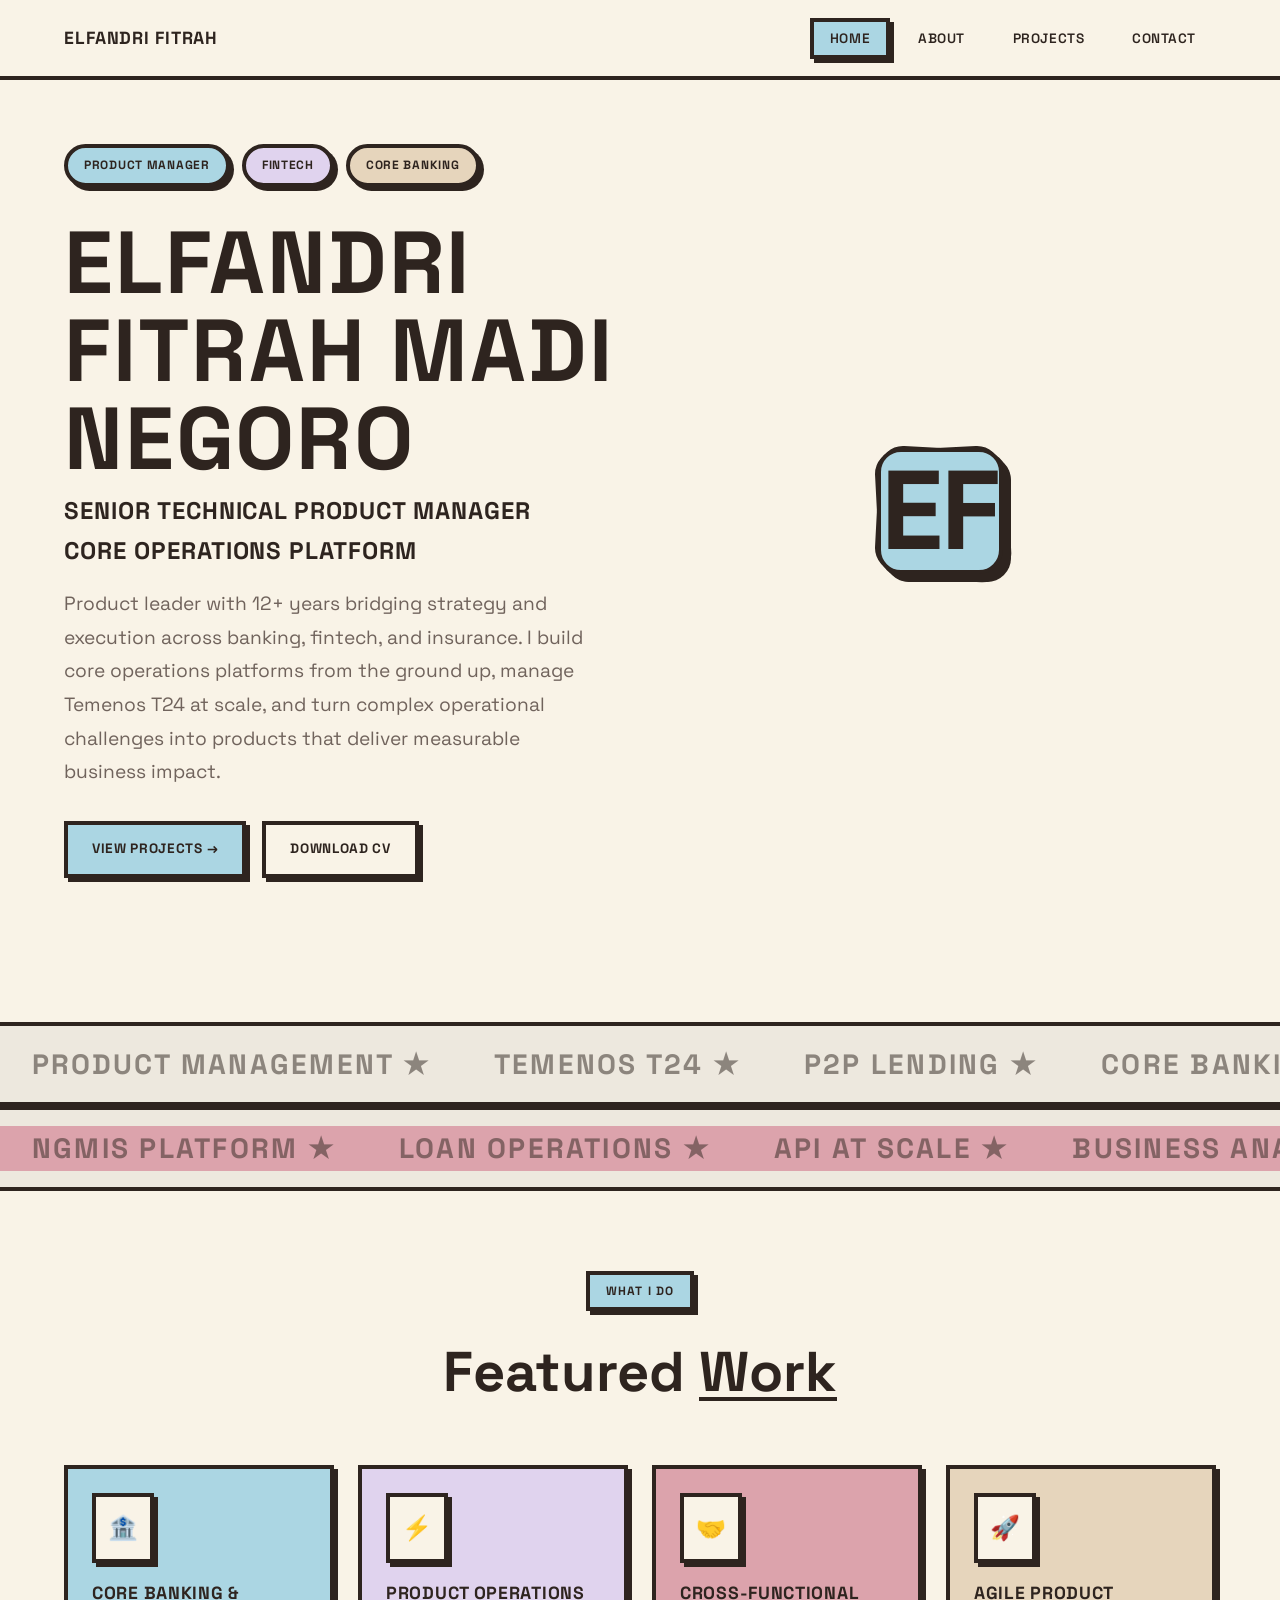
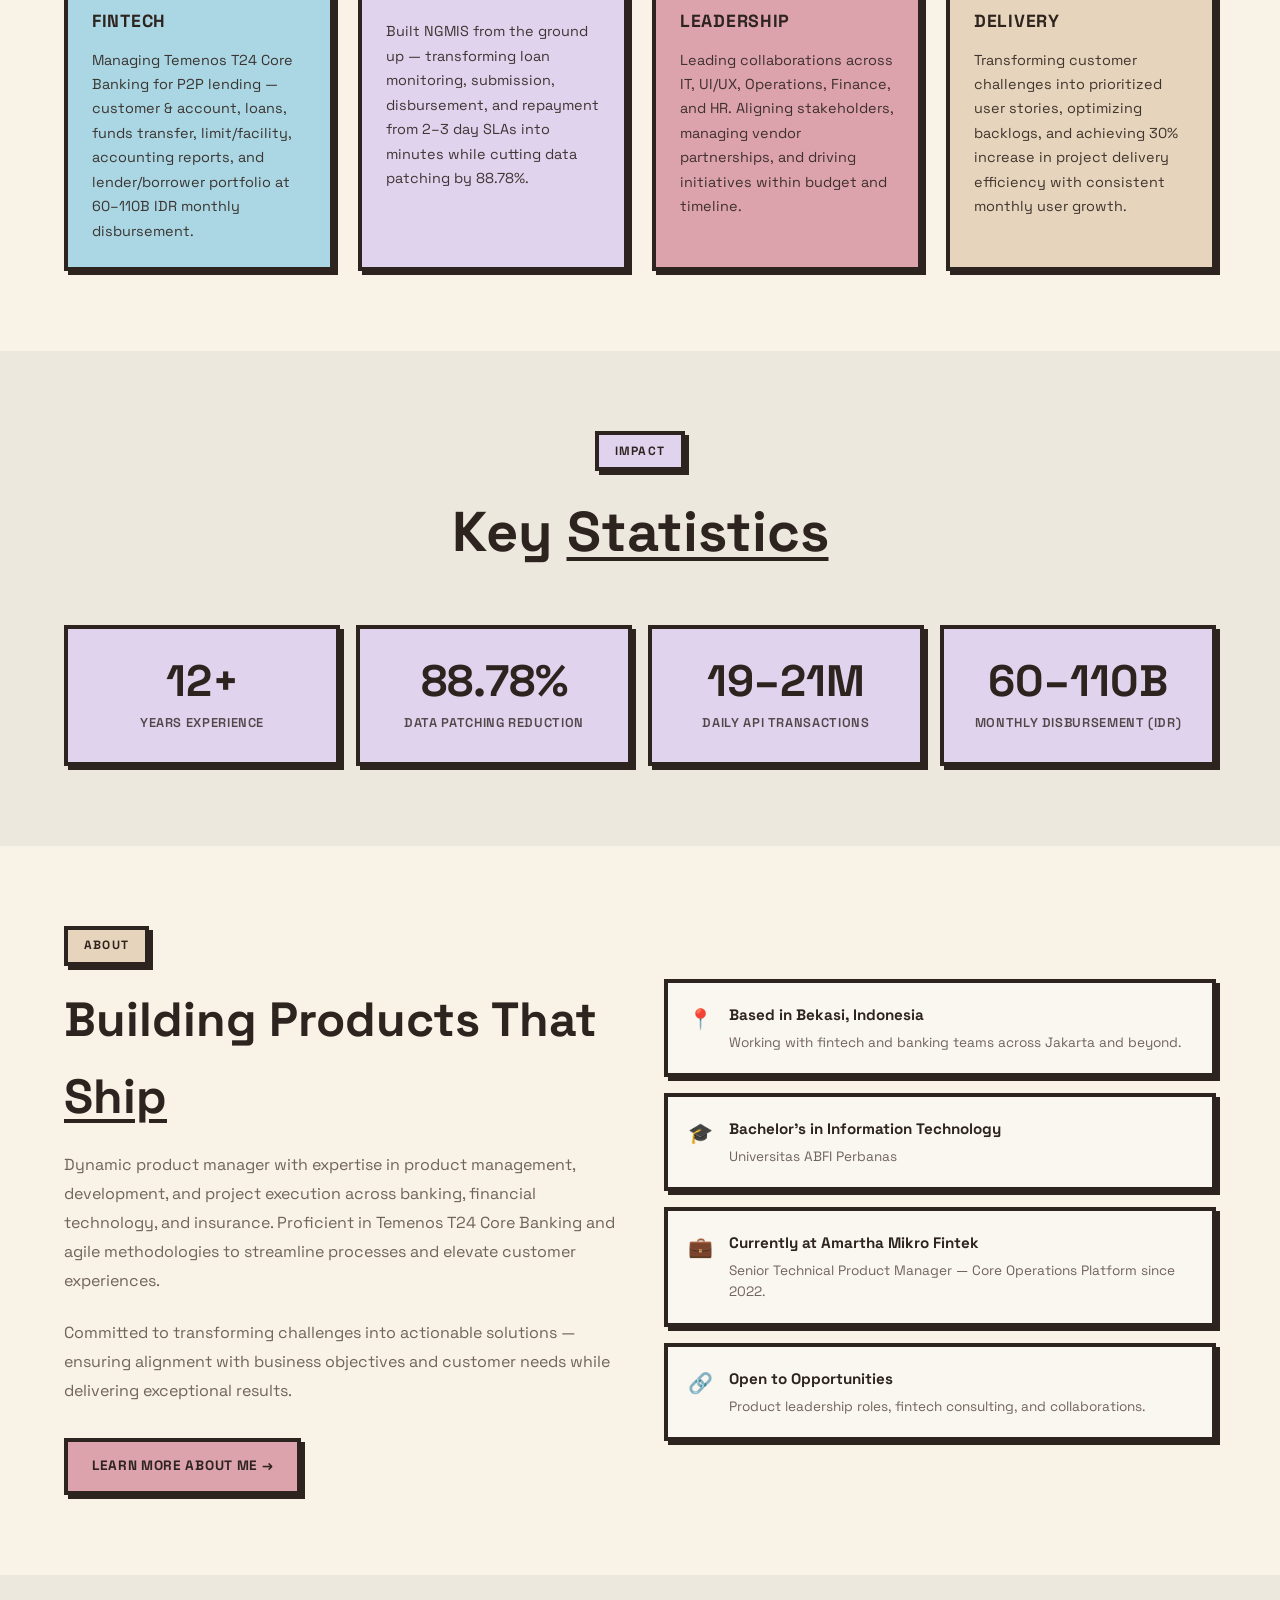
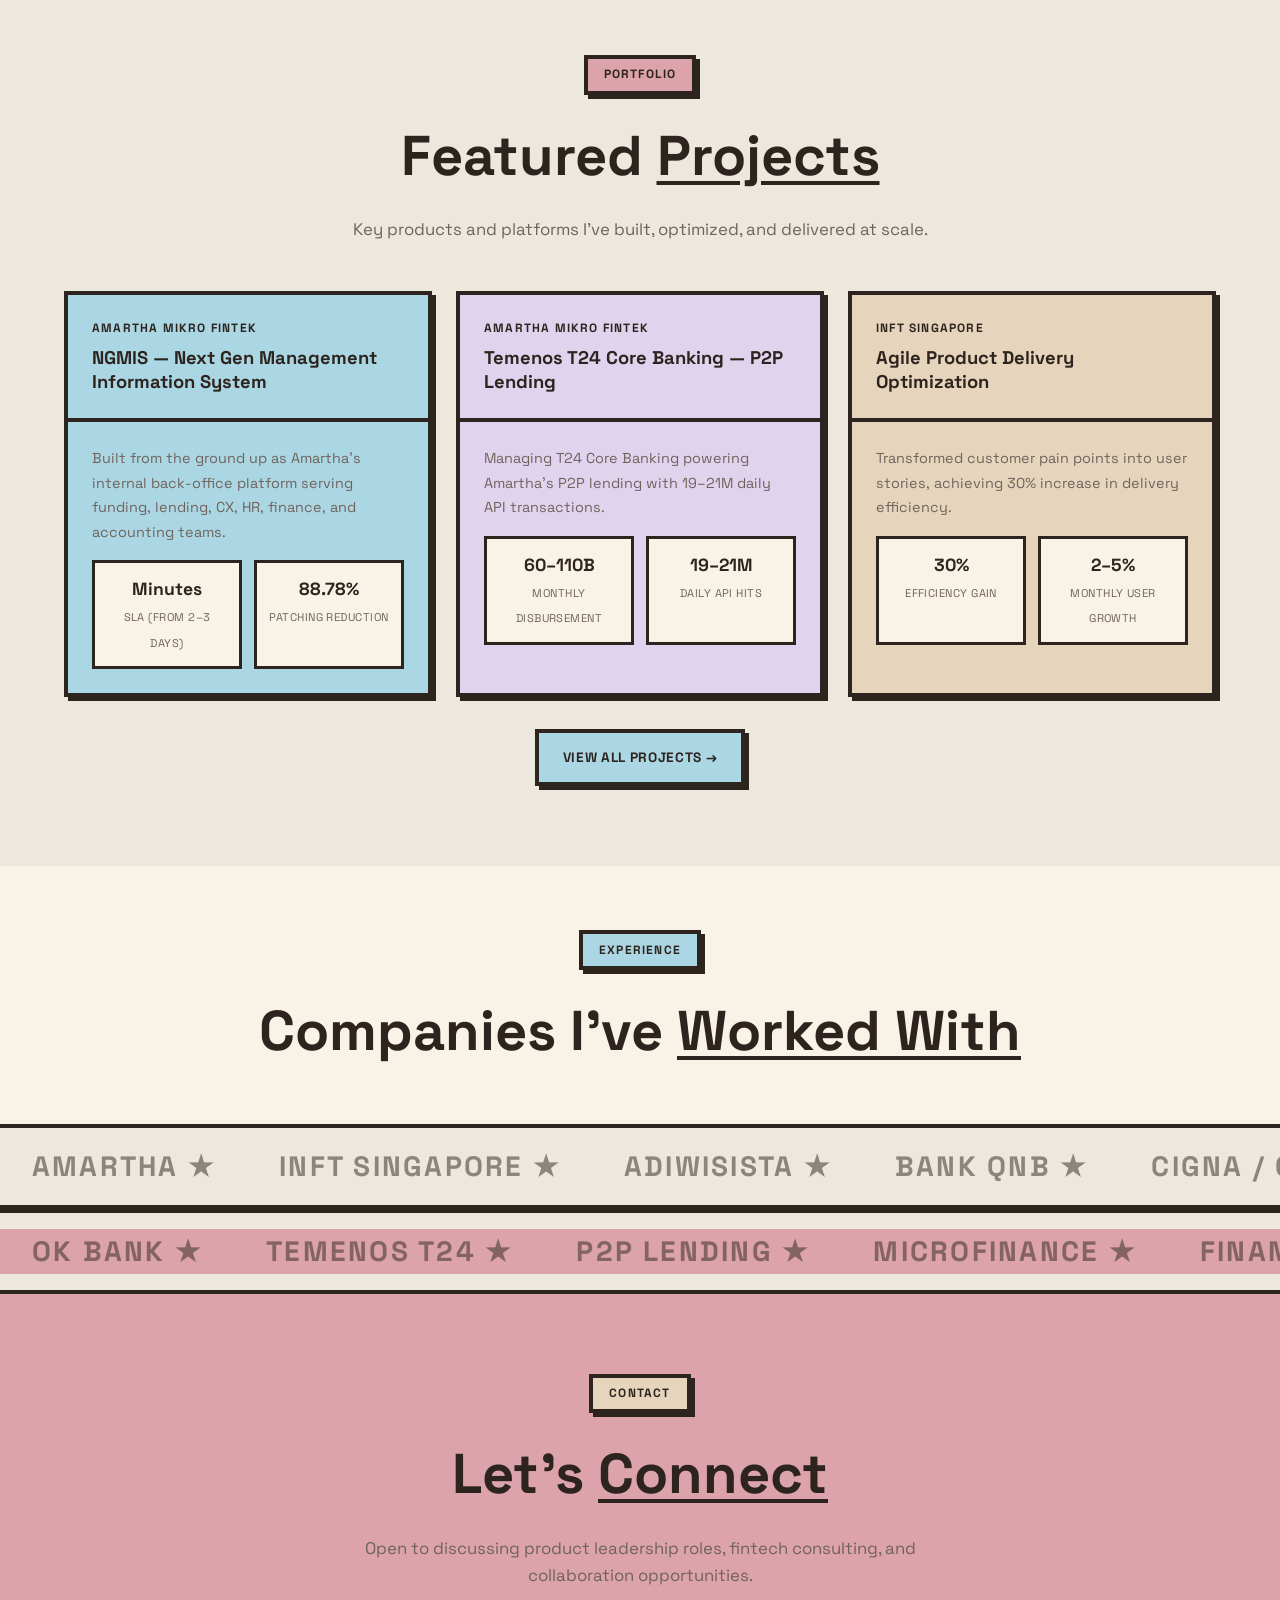
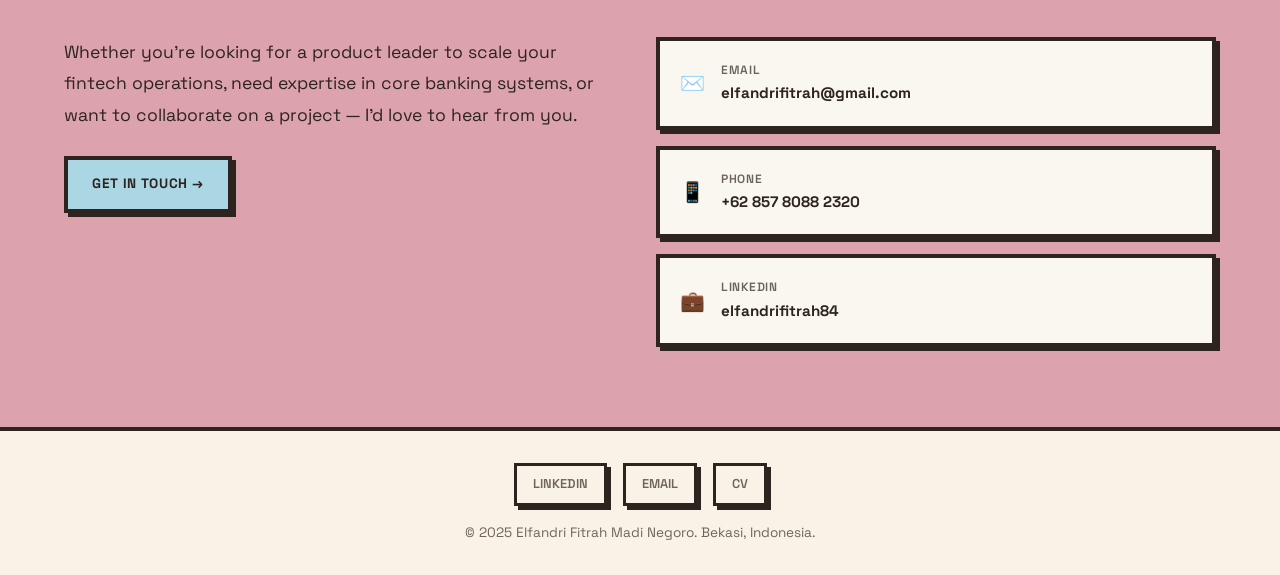
==== index.html @ de6b1512 "Add portfolio website for GitHub Pages. Static profile, about, and projects pages with CV download." ====
<!DOCTYPE html>
<html lang="en">
<head>
  <meta charset="UTF-8">
  <meta name="viewport" content="width=device-width, initial-scale=1.0">
  <meta name="description" content="Elfandri Fitrah Madi Negoro — Senior Technical Product Manager with 12+ years in fintech, banking, and core operations platforms. Based in Bekasi, Indonesia.">
  <title>Elfandri Fitrah | Senior Technical Product Manager | Fintech & Core Banking</title>
  <link rel="stylesheet" href="css/style.css">
</head>
<body>

  <nav class="navbar">
    <div class="container">
      <a href="index.html" class="nav-logo">Elfandri Fitrah</a>
      <button class="nav-toggle" aria-label="Toggle menu">☰</button>
      <ul class="nav-links">
        <li><a href="index.html" class="active">Home</a></li>
        <li><a href="about.html">About</a></li>
        <li><a href="portfolio.html">Projects</a></li>
        <li><a href="#contact">Contact</a></li>
      </ul>
    </div>
  </nav>

  <!-- Hero -->
  <section class="hero" id="home">
    <div class="container">
      <div class="hero-grid">
        <div class="hero-content">
          <div class="hero-badges fade-in">
            <span class="hero-badge bg-primary">Product Manager</span>
            <span class="hero-badge bg-lavender">Fintech</span>
            <span class="hero-badge bg-accent">Core Banking</span>
          </div>
          <h1 class="fade-in">
            <span class="title-line">Elfandri</span>
            <span class="title-line">Fitrah Madi</span>
            <span class="title-line">Negoro</span>
            <span class="subtitle">Senior Technical Product Manager</span>
            <span class="subtitle">Core Operations Platform</span>
          </h1>
          <p class="hero-description fade-in">
            Product leader with 12+ years bridging strategy and execution across banking, fintech, and insurance. I build core operations platforms from the ground up, manage Temenos T24 at scale, and turn complex operational challenges into products that deliver measurable business impact.
          </p>
          <div class="hero-actions fade-in">
            <a href="portfolio.html" class="brutal-btn brutal-btn-primary">View Projects →</a>
            <a href="Elfandri_Fitrah_Madi_Negoro_Product_Manager_2025.pdf" class="brutal-btn brutal-btn-outline" target="_blank" rel="noopener">Download CV</a>
          </div>
        </div>
        <div class="avatar-frame fade-in">
          <div class="layer-back"></div>
          <div class="layer-mid"></div>
          <div class="layer-front">
            <span class="avatar-initials">EF</span>
          </div>
        </div>
      </div>
    </div>
  </section>

  <!-- Marquee -->
  <div class="marquee-wrap">
    <div class="marquee">
      <span class="marquee-item">Product Management ★</span>
      <span class="marquee-item">Temenos T24 ★</span>
      <span class="marquee-item">P2P Lending ★</span>
      <span class="marquee-item">Core Banking ★</span>
      <span class="marquee-item">Agile & Scrum ★</span>
      <span class="marquee-item">Fintech ★</span>
      <span class="marquee-item">Microfinance ★</span>
      <span class="marquee-item">Cross-Functional Leadership ★</span>
    </div>
  </div>
  <div class="marquee-wrap">
    <div class="marquee marquee-reverse">
      <span class="marquee-item">NGMIS Platform ★</span>
      <span class="marquee-item">Loan Operations ★</span>
      <span class="marquee-item">API at Scale ★</span>
      <span class="marquee-item">Business Analysis ★</span>
      <span class="marquee-item">Go-to-Market ★</span>
      <span class="marquee-item">Financial Inclusion ★</span>
      <span class="marquee-item">Jira & Confluence ★</span>
      <span class="marquee-item">Vendor Partnerships ★</span>
    </div>
  </div>

  <!-- Featured Work -->
  <section id="featured">
    <div class="container">
      <div class="section-header fade-in">
        <span class="sticker sticker-primary">What I Do</span>
        <h2>Featured <span class="underline-brutal">Work</span></h2>
      </div>
      <div class="featured-grid">
        <div class="featured-card bg-primary fade-in">
          <div class="featured-icon">🏦</div>
          <h3>Core Banking & Fintech</h3>
          <p>Managing Temenos T24 Core Banking for P2P lending — customer & account, loans, funds transfer, limit/facility, accounting reports, and lender/borrower portfolio at 60–110B IDR monthly disbursement.</p>
        </div>
        <div class="featured-card bg-lavender fade-in">
          <div class="featured-icon">⚡</div>
          <h3>Product Operations</h3>
          <p>Built NGMIS from the ground up — transforming loan monitoring, submission, disbursement, and repayment from 2–3 day SLAs into minutes while cutting data patching by 88.78%.</p>
        </div>
        <div class="featured-card bg-secondary fade-in">
          <div class="featured-icon">🤝</div>
          <h3>Cross-Functional Leadership</h3>
          <p>Leading collaborations across IT, UI/UX, Operations, Finance, and HR. Aligning stakeholders, managing vendor partnerships, and driving initiatives within budget and timeline.</p>
        </div>
        <div class="featured-card bg-accent fade-in">
          <div class="featured-icon">🚀</div>
          <h3>Agile Product Delivery</h3>
          <p>Transforming customer challenges into prioritized user stories, optimizing backlogs, and achieving 30% increase in project delivery efficiency with consistent monthly user growth.</p>
        </div>
      </div>
    </div>
  </section>

  <!-- Stats -->
  <section class="bg-muted">
    <div class="container">
      <div class="section-header fade-in">
        <span class="sticker sticker-lavender">Impact</span>
        <h2>Key <span class="underline-brutal">Statistics</span></h2>
      </div>
      <div class="stats-grid">
        <div class="stat-card fade-in">
          <div class="stat-number">12+</div>
          <div class="stat-label">Years Experience</div>
        </div>
        <div class="stat-card fade-in">
          <div class="stat-number">88.78%</div>
          <div class="stat-label">Data Patching Reduction</div>
        </div>
        <div class="stat-card fade-in">
          <div class="stat-number">19–21M</div>
          <div class="stat-label">Daily API Transactions</div>
        </div>
        <div class="stat-card fade-in">
          <div class="stat-number">60–110B</div>
          <div class="stat-label">Monthly Disbursement (IDR)</div>
        </div>
      </div>
    </div>
  </section>

  <!-- About Preview -->
  <section id="about-preview">
    <div class="container">
      <div class="about-preview-grid">
        <div class="fade-in">
          <span class="sticker sticker-accent">About</span>
          <h2 style="font-size: clamp(2rem, 4vw, 3rem); font-weight: 700; margin: 1rem 0;">Building Products That <span class="underline-brutal">Ship</span></h2>
          <p style="color: var(--muted-fg); line-height: 1.8; margin-bottom: 1.5rem;">
            Dynamic product manager with expertise in product management, development, and project execution across banking, financial technology, and insurance. Proficient in Temenos T24 Core Banking and agile methodologies to streamline processes and elevate customer experiences.
          </p>
          <p style="color: var(--muted-fg); line-height: 1.8; margin-bottom: 2rem;">
            Committed to transforming challenges into actionable solutions — ensuring alignment with business objectives and customer needs while delivering exceptional results.
          </p>
          <a href="about.html" class="brutal-btn brutal-btn-secondary">Learn More About Me →</a>
        </div>
        <div class="about-highlights fade-in">
          <div class="about-highlight">
            <span class="about-highlight-icon">📍</span>
            <div>
              <h4>Based in Bekasi, Indonesia</h4>
              <p>Working with fintech and banking teams across Jakarta and beyond.</p>
            </div>
          </div>
          <div class="about-highlight">
            <span class="about-highlight-icon">🎓</span>
            <div>
              <h4>Bachelor's in Information Technology</h4>
              <p>Universitas ABFI Perbanas</p>
            </div>
          </div>
          <div class="about-highlight">
            <span class="about-highlight-icon">💼</span>
            <div>
              <h4>Currently at Amartha Mikro Fintek</h4>
              <p>Senior Technical Product Manager — Core Operations Platform since 2022.</p>
            </div>
          </div>
          <div class="about-highlight">
            <span class="about-highlight-icon">🔗</span>
            <div>
              <h4>Open to Opportunities</h4>
              <p>Product leadership roles, fintech consulting, and collaborations.</p>
            </div>
          </div>
        </div>
      </div>
    </div>
  </section>

  <!-- Projects Preview -->
  <section class="bg-muted" id="projects-preview">
    <div class="container">
      <div class="section-header fade-in">
        <span class="sticker sticker-secondary">Portfolio</span>
        <h2>Featured <span class="underline-brutal">Projects</span></h2>
        <p>Key products and platforms I've built, optimized, and delivered at scale.</p>
      </div>
      <div class="projects-grid">
        <a href="portfolio.html#ngmis" class="project-card bg-primary fade-in" style="text-decoration: none; color: inherit;">
          <div class="project-card-header">
            <div class="project-company">Amartha Mikro Fintek</div>
            <h3>NGMIS — Next Gen Management Information System</h3>
          </div>
          <div class="project-card-body">
            <p>Built from the ground up as Amartha's internal back-office platform serving funding, lending, CX, HR, finance, and accounting teams.</p>
            <div class="project-metrics">
              <div class="project-metric"><strong>Minutes</strong><span>SLA (from 2–3 days)</span></div>
              <div class="project-metric"><strong>88.78%</strong><span>Patching Reduction</span></div>
            </div>
          </div>
        </a>
        <a href="portfolio.html#t24" class="project-card bg-lavender fade-in" style="text-decoration: none; color: inherit;">
          <div class="project-card-header">
            <div class="project-company">Amartha Mikro Fintek</div>
            <h3>Temenos T24 Core Banking — P2P Lending</h3>
          </div>
          <div class="project-card-body">
            <p>Managing T24 Core Banking powering Amartha's P2P lending with 19–21M daily API transactions.</p>
            <div class="project-metrics">
              <div class="project-metric"><strong>60–110B</strong><span>Monthly Disbursement</span></div>
              <div class="project-metric"><strong>19–21M</strong><span>Daily API Hits</span></div>
            </div>
          </div>
        </a>
        <a href="portfolio.html#inft" class="project-card bg-accent fade-in" style="text-decoration: none; color: inherit;">
          <div class="project-card-header">
            <div class="project-company">INFT Singapore</div>
            <h3>Agile Product Delivery Optimization</h3>
          </div>
          <div class="project-card-body">
            <p>Transformed customer pain points into user stories, achieving 30% increase in delivery efficiency.</p>
            <div class="project-metrics">
              <div class="project-metric"><strong>30%</strong><span>Efficiency Gain</span></div>
              <div class="project-metric"><strong>2–5%</strong><span>Monthly User Growth</span></div>
            </div>
          </div>
        </a>
      </div>
      <div class="text-center mt-4 fade-in">
        <a href="portfolio.html" class="brutal-btn brutal-btn-primary">View All Projects →</a>
      </div>
    </div>
  </section>

  <!-- Companies Marquee -->
  <section style="padding: 0;">
    <div class="section-header fade-in" style="padding-top: 4rem;">
      <span class="sticker sticker-primary">Experience</span>
      <h2>Companies I've <span class="underline-brutal">Worked With</span></h2>
    </div>
    <div class="marquee-wrap">
      <div class="marquee">
        <span class="marquee-item">Amartha ★</span>
        <span class="marquee-item">INFT Singapore ★</span>
        <span class="marquee-item">Adiwisista ★</span>
        <span class="marquee-item">Bank QNB ★</span>
        <span class="marquee-item">Cigna / Chub Life ★</span>
        <span class="marquee-item">Bank Andara ★</span>
      </div>
    </div>
    <div class="marquee-wrap">
      <div class="marquee marquee-reverse">
        <span class="marquee-item">OK Bank ★</span>
        <span class="marquee-item">Temenos T24 ★</span>
        <span class="marquee-item">P2P Lending ★</span>
        <span class="marquee-item">Microfinance ★</span>
        <span class="marquee-item">Financial Inclusion ★</span>
        <span class="marquee-item">Core Banking ★</span>
      </div>
    </div>
  </section>

  <!-- Contact -->
  <section id="contact" class="bg-secondary">
    <div class="container">
      <div class="section-header fade-in">
        <span class="sticker sticker-accent">Contact</span>
        <h2>Let's <span class="underline-brutal">Connect</span></h2>
        <p>Open to discussing product leadership roles, fintech consulting, and collaboration opportunities.</p>
      </div>
      <div class="contact-grid">
        <div class="fade-in">
          <p style="font-size: 1.1rem; line-height: 1.8; margin-bottom: 1.5rem;">
            Whether you're looking for a product leader to scale your fintech operations, need expertise in core banking systems, or want to collaborate on a project — I'd love to hear from you.
          </p>
          <a href="mailto:elfandrifitrah@gmail.com" class="brutal-btn brutal-btn-primary">Get in Touch →</a>
        </div>
        <div class="contact-links fade-in">
          <a href="mailto:elfandrifitrah@gmail.com" class="contact-link">
            <span class="contact-link-icon">✉️</span>
            <div class="contact-link-text">
              <span>Email</span>
              <strong>elfandrifitrah@gmail.com</strong>
            </div>
          </a>
          <a href="tel:+6285780882320" class="contact-link">
            <span class="contact-link-icon">📱</span>
            <div class="contact-link-text">
              <span>Phone</span>
              <strong>+62 857 8088 2320</strong>
            </div>
          </a>
          <a href="https://www.linkedin.com/in/elfandrifitrah84/" class="contact-link" target="_blank" rel="noopener">
            <span class="contact-link-icon">💼</span>
            <div class="contact-link-text">
              <span>LinkedIn</span>
              <strong>elfandrifitrah84</strong>
            </div>
          </a>
        </div>
      </div>
    </div>
  </section>

  <footer class="footer">
    <div class="container">
      <div class="footer-social">
        <a href="https://www.linkedin.com/in/elfandrifitrah84/" target="_blank" rel="noopener">LinkedIn</a>
        <a href="mailto:elfandrifitrah@gmail.com">Email</a>
        <a href="Elfandri_Fitrah_Madi_Negoro_Product_Manager_2025.pdf" target="_blank" rel="noopener">CV</a>
      </div>
      <p>&copy; 2025 Elfandri Fitrah Madi Negoro. Bekasi, Indonesia.</p>
    </div>
  </footer>

  <script src="js/main.js"></script>
</body>
</html>
---- css/style.css ----
@import url('https://fonts.googleapis.com/css2?family=Inter:wght@400;500;600;700&family=Space+Grotesk:wght@400;500;600;700&family=Space+Mono:wght@400;700&display=swap');

:root {
  --background: hsl(40, 60%, 94%);
  --foreground: hsl(20, 20%, 15%);
  --card: hsl(40, 50%, 96%);
  --primary: hsl(194, 50%, 78%);
  --primary-fg: hsl(20, 20%, 15%);
  --secondary: hsl(350, 45%, 75%);
  --secondary-fg: hsl(20, 20%, 15%);
  --accent: hsl(35, 45%, 82%);
  --accent-fg: hsl(20, 20%, 15%);
  --lavender: hsl(270, 45%, 88%);
  --lavender-fg: hsl(20, 20%, 15%);
  --cyan: hsl(180, 60%, 85%);
  --cyan-fg: hsl(20, 20%, 15%);
  --muted: hsl(40, 30%, 90%);
  --muted-fg: hsl(20, 10%, 40%);
  --border: hsl(20, 20%, 15%);
  --shadow-brutal: 4px 4px 0 0 hsl(20, 20%, 15%);
  --shadow-brutal-lg: 6px 6px 0 0 hsl(20, 20%, 15%);
  --shadow-brutal-xl: 8px 8px 0 0 hsl(20, 20%, 15%);
  --radius: 1rem;
  --nav-height: 80px;
  --transition: 0.15s ease;
}

*, *::before, *::after {
  box-sizing: border-box;
  margin: 0;
  padding: 0;
}

html {
  scroll-behavior: smooth;
}

body {
  font-family: 'Space Grotesk', sans-serif;
  background: var(--background);
  color: var(--foreground);
  line-height: 1.6;
  overflow-x: hidden;
}

a {
  color: inherit;
  text-decoration: none;
}

img {
  max-width: 100%;
  display: block;
}

.container {
  width: 100%;
  max-width: 1200px;
  margin: 0 auto;
  padding: 0 1.5rem;
}

/* Brutal utilities */
.brutal-border {
  border: 4px solid var(--border);
}

.brutal-shadow {
  box-shadow: var(--shadow-brutal);
}

.brutal-shadow-lg {
  box-shadow: var(--shadow-brutal-lg);
}

.brutal-card {
  border: 4px solid var(--border);
  background: var(--card);
  box-shadow: var(--shadow-brutal);
  transition: all var(--transition);
}

.brutal-card:hover {
  box-shadow: var(--shadow-brutal-lg);
  transform: translate(-2px, -2px);
}

.brutal-btn {
  display: inline-flex;
  align-items: center;
  gap: 0.5rem;
  padding: 0.85rem 1.5rem;
  border: 4px solid var(--border);
  font-family: inherit;
  font-weight: 700;
  font-size: 0.85rem;
  text-transform: uppercase;
  letter-spacing: 0.05em;
  cursor: pointer;
  box-shadow: var(--shadow-brutal);
  transition: all var(--transition);
}

.brutal-btn:hover {
  transform: translate(-2px, -2px);
  box-shadow: var(--shadow-brutal-lg);
}

.brutal-btn:active {
  transform: translate(2px, 2px);
  box-shadow: none;
}

.brutal-btn-primary {
  background: var(--primary);
  color: var(--primary-fg);
}

.brutal-btn-secondary {
  background: var(--secondary);
  color: var(--secondary-fg);
}

.brutal-btn-outline {
  background: var(--background);
  color: var(--foreground);
}

.sticker {
  display: inline-block;
  padding: 0.4rem 1rem;
  border: 4px solid var(--border);
  font-weight: 700;
  font-size: 0.75rem;
  text-transform: uppercase;
  letter-spacing: 0.1em;
  box-shadow: var(--shadow-brutal);
}

.sticker-primary { background: var(--primary); }
.sticker-secondary { background: var(--secondary); }
.sticker-accent { background: var(--accent); }
.sticker-lavender { background: var(--lavender); }

.underline-brutal {
  text-decoration: underline;
  text-decoration-thickness: 4px;
  text-underline-offset: 6px;
}

.bg-primary { background: var(--primary); }
.bg-secondary { background: var(--secondary); }
.bg-accent { background: var(--accent); }
.bg-lavender { background: var(--lavender); }
.bg-cyan { background: var(--cyan); }
.bg-muted { background: var(--muted); }

/* Navigation */
.navbar {
  position: fixed;
  top: 0;
  left: 0;
  right: 0;
  height: var(--nav-height);
  background: var(--background);
  border-bottom: 4px solid var(--border);
  z-index: 1000;
  display: flex;
  align-items: center;
}

.navbar .container {
  display: flex;
  align-items: center;
  justify-content: space-between;
}

.nav-logo {
  font-weight: 700;
  font-size: 1.1rem;
  text-transform: uppercase;
  letter-spacing: 0.05em;
}

.nav-links {
  display: flex;
  align-items: center;
  gap: 0.5rem;
  list-style: none;
}

.nav-links a {
  padding: 0.5rem 1rem;
  font-weight: 600;
  font-size: 0.85rem;
  text-transform: uppercase;
  letter-spacing: 0.04em;
  border: 4px solid transparent;
  transition: all var(--transition);
}

.nav-links a:hover,
.nav-links a.active {
  border-color: var(--border);
  background: var(--primary);
  box-shadow: var(--shadow-brutal);
}

.nav-toggle {
  display: none;
  background: var(--primary);
  border: 4px solid var(--border);
  padding: 0.5rem 0.75rem;
  font-size: 1.25rem;
  cursor: pointer;
  box-shadow: var(--shadow-brutal);
}

/* Hero */
.hero {
  min-height: 100vh;
  padding-top: var(--nav-height);
  position: relative;
  overflow: hidden;
}

.hero-grid {
  display: grid;
  grid-template-columns: 1fr 1fr;
  gap: 3rem;
  align-items: center;
  min-height: calc(100vh - var(--nav-height));
  padding: 4rem 0;
}

.hero-badges {
  display: flex;
  flex-wrap: wrap;
  gap: 0.75rem;
  margin-bottom: 2rem;
}

.hero-badge {
  display: inline-flex;
  align-items: center;
  gap: 0.4rem;
  padding: 0.5rem 1rem;
  border: 4px solid var(--border);
  border-radius: 100px;
  font-weight: 700;
  font-size: 0.75rem;
  text-transform: uppercase;
  letter-spacing: 0.06em;
  box-shadow: var(--shadow-brutal);
}

.hero h1 {
  font-size: clamp(2.5rem, 7vw, 5.5rem);
  font-weight: 700;
  text-transform: uppercase;
  letter-spacing: 0.02em;
  line-height: 1;
  margin-bottom: 1.5rem;
}

.hero h1 .title-line {
  display: block;
}

.hero h1 .subtitle {
  display: block;
  font-size: clamp(1rem, 2.5vw, 1.5rem);
  margin-top: 1rem;
  letter-spacing: 0.04em;
}

.hero-description {
  font-size: clamp(1rem, 2vw, 1.2rem);
  line-height: 1.75;
  max-width: 540px;
  margin-bottom: 2rem;
  color: var(--muted-fg);
}

.hero-actions {
  display: flex;
  flex-wrap: wrap;
  gap: 1rem;
}

/* Avatar frame */
.avatar-frame {
  position: relative;
  aspect-ratio: 1;
  max-width: 400px;
  margin: 0 auto;
}

.avatar-frame .layer-back {
  position: absolute;
  inset: 0;
  background: var(--secondary);
  border: 4px solid var(--border);
  border-radius: 1.5rem;
  transform: rotate(3deg);
  box-shadow: var(--shadow-brutal-lg);
}

.avatar-frame .layer-mid {
  position: absolute;
  inset: 0;
  background: var(--accent);
  border: 4px solid var(--border);
  border-radius: 1.5rem;
  transform: rotate(-3deg);
  box-shadow: var(--shadow-brutal-lg);
}

.avatar-frame .layer-front {
  position: relative;
  width: 100%;
  height: 100%;
  background: var(--primary);
  border: 4px solid var(--border);
  border-radius: 1.5rem;
  overflow: hidden;
  box-shadow: var(--shadow-brutal-xl);
  display: flex;
  align-items: center;
  justify-content: center;
}

.avatar-initials {
  font-size: clamp(4rem, 12vw, 7rem);
  font-weight: 700;
  text-transform: uppercase;
  color: var(--primary-fg);
  letter-spacing: -0.02em;
}

/* Marquee */
.marquee-wrap {
  border-top: 4px solid var(--border);
  border-bottom: 4px solid var(--border);
  overflow: hidden;
  background: var(--muted);
  padding: 1rem 0;
}

.marquee {
  display: flex;
  width: max-content;
  animation: marquee 30s linear infinite;
}

.marquee-reverse {
  animation-direction: reverse;
  background: var(--secondary);
}

.marquee-item {
  flex-shrink: 0;
  padding: 0 2rem;
  font-size: clamp(1.1rem, 3vw, 1.75rem);
  font-weight: 900;
  text-transform: uppercase;
  letter-spacing: 0.08em;
  opacity: 0.5;
  white-space: nowrap;
}

@keyframes marquee {
  from { transform: translateX(0); }
  to { transform: translateX(-50%); }
}

/* Sections */
section {
  padding: 5rem 0;
  position: relative;
}

.section-header {
  text-align: center;
  margin-bottom: 3rem;
}

.section-header h2 {
  font-size: clamp(2rem, 5vw, 3.5rem);
  font-weight: 700;
  margin-top: 1rem;
}

.section-header p {
  color: var(--muted-fg);
  max-width: 600px;
  margin: 1rem auto 0;
  font-size: 1.05rem;
}

/* Featured work grid */
.featured-grid {
  display: grid;
  grid-template-columns: repeat(auto-fit, minmax(260px, 1fr));
  gap: 1.5rem;
}

.featured-card {
  padding: 1.5rem;
  border: 4px solid var(--border);
  height: 100%;
  box-shadow: var(--shadow-brutal);
  transition: all var(--transition);
}

.featured-card:hover {
  transform: translate(-4px, -4px) rotate(1deg);
  box-shadow: var(--shadow-brutal-lg);
}

.featured-card:nth-child(even):hover {
  transform: translate(-4px, -4px) rotate(-1deg);
}

.featured-icon {
  display: inline-flex;
  padding: 0.75rem;
  background: var(--background);
  border: 4px solid var(--border);
  margin-bottom: 1rem;
  box-shadow: var(--shadow-brutal);
  font-size: 1.5rem;
}

.featured-card h3 {
  font-size: 1.1rem;
  font-weight: 700;
  text-transform: uppercase;
  letter-spacing: 0.04em;
  margin-bottom: 0.75rem;
}

.featured-card p {
  font-size: 0.9rem;
  line-height: 1.7;
  opacity: 0.9;
}

/* Stats */
.stats-grid {
  display: grid;
  grid-template-columns: repeat(auto-fit, minmax(200px, 1fr));
  gap: 1rem;
}

.stat-card {
  padding: 1.75rem 1rem;
  border: 4px solid var(--border);
  text-align: center;
  background: var(--lavender);
  box-shadow: var(--shadow-brutal);
  transition: all var(--transition);
}

.stat-card:hover {
  transform: translate(-3px, -3px) rotate(2deg);
  box-shadow: var(--shadow-brutal-lg);
}

.stat-card:nth-child(even):hover {
  transform: translate(-3px, -3px) rotate(-2deg);
}

.stat-number {
  font-size: clamp(2rem, 4vw, 2.75rem);
  font-weight: 700;
  line-height: 1.1;
}

.stat-label {
  font-size: 0.8rem;
  font-weight: 600;
  text-transform: uppercase;
  letter-spacing: 0.05em;
  margin-top: 0.5rem;
  opacity: 0.8;
}

/* About preview */
.about-preview-grid {
  display: grid;
  grid-template-columns: 1fr 1fr;
  gap: 3rem;
  align-items: center;
}

.about-highlights {
  display: flex;
  flex-direction: column;
  gap: 1rem;
}

.about-highlight {
  display: flex;
  align-items: flex-start;
  gap: 1rem;
  padding: 1.25rem;
  border: 4px solid var(--border);
  background: var(--card);
  box-shadow: var(--shadow-brutal);
}

.about-highlight-icon {
  font-size: 1.25rem;
  flex-shrink: 0;
}

.about-highlight h4 {
  font-size: 0.95rem;
  font-weight: 700;
  margin-bottom: 0.25rem;
}

.about-highlight p {
  font-size: 0.85rem;
  color: var(--muted-fg);
}

/* Projects */
.projects-grid {
  display: grid;
  grid-template-columns: repeat(auto-fill, minmax(320px, 1fr));
  gap: 1.5rem;
}

.project-card {
  border: 4px solid var(--border);
  overflow: hidden;
  box-shadow: var(--shadow-brutal);
  transition: all var(--transition);
  cursor: pointer;
  display: flex;
  flex-direction: column;
}

.project-card:hover {
  transform: translate(-4px, -4px);
  box-shadow: var(--shadow-brutal-lg);
}

.project-card-header {
  padding: 1.5rem;
  border-bottom: 4px solid var(--border);
}

.project-company {
  font-size: 0.75rem;
  font-weight: 700;
  text-transform: uppercase;
  letter-spacing: 0.1em;
  margin-bottom: 0.5rem;
}

.project-card h3 {
  font-size: 1.15rem;
  font-weight: 700;
  line-height: 1.3;
}

.project-card-body {
  padding: 1.5rem;
  flex: 1;
}

.project-card-body p {
  font-size: 0.9rem;
  color: var(--muted-fg);
  line-height: 1.7;
}

.project-metrics {
  display: grid;
  grid-template-columns: 1fr 1fr;
  gap: 0.75rem;
  margin-top: 1rem;
}

.project-metric {
  padding: 0.75rem;
  border: 3px solid var(--border);
  text-align: center;
  background: var(--background);
}

.project-metric strong {
  display: block;
  font-size: 1.1rem;
}

.project-metric span {
  font-size: 0.7rem;
  text-transform: uppercase;
  letter-spacing: 0.04em;
  color: var(--muted-fg);
}

.project-card-footer {
  padding: 1rem 1.5rem;
  border-top: 4px solid var(--border);
  display: flex;
  flex-wrap: wrap;
  gap: 0.4rem;
}

.tag {
  font-size: 0.7rem;
  font-weight: 600;
  padding: 0.25rem 0.6rem;
  border: 2px solid var(--border);
  text-transform: uppercase;
  letter-spacing: 0.04em;
}

/* Timeline */
.timeline {
  position: relative;
  padding-left: 2rem;
}

.timeline::before {
  content: '';
  position: absolute;
  left: 0;
  top: 0;
  bottom: 0;
  width: 4px;
  background: var(--border);
}

.timeline-item {
  position: relative;
  margin-bottom: 2rem;
  padding: 1.5rem;
  border: 4px solid var(--border);
  background: var(--card);
  box-shadow: var(--shadow-brutal);
  margin-left: 1rem;
}

.timeline-item::before {
  content: '';
  position: absolute;
  left: -2.35rem;
  top: 1.75rem;
  width: 16px;
  height: 16px;
  background: var(--primary);
  border: 4px solid var(--border);
}

.timeline-header {
  display: flex;
  flex-wrap: wrap;
  justify-content: space-between;
  gap: 0.5rem;
  margin-bottom: 0.5rem;
}

.timeline-company {
  font-weight: 700;
  font-size: 1.05rem;
}

.timeline-period {
  font-size: 0.8rem;
  font-weight: 600;
  text-transform: uppercase;
  letter-spacing: 0.05em;
  background: var(--accent);
  padding: 0.2rem 0.6rem;
  border: 2px solid var(--border);
}

.timeline-role {
  font-weight: 600;
  margin-bottom: 0.75rem;
  color: var(--muted-fg);
}

.timeline-desc {
  font-size: 0.9rem;
  line-height: 1.7;
  color: var(--muted-fg);
}

/* Skills */
.skills-grid {
  display: grid;
  grid-template-columns: repeat(auto-fill, minmax(250px, 1fr));
  gap: 1rem;
}

.skill-card {
  padding: 1.5rem;
  border: 4px solid var(--border);
  background: var(--card);
  box-shadow: var(--shadow-brutal);
}

.skill-card h4 {
  font-size: 0.9rem;
  font-weight: 700;
  text-transform: uppercase;
  letter-spacing: 0.05em;
  margin-bottom: 0.75rem;
}

.skill-list {
  display: flex;
  flex-wrap: wrap;
  gap: 0.4rem;
  list-style: none;
}

.skill-list li {
  font-size: 0.75rem;
  font-weight: 600;
  padding: 0.3rem 0.6rem;
  border: 2px solid var(--border);
  background: var(--muted);
}

/* Contact */
.contact-grid {
  display: grid;
  grid-template-columns: 1fr 1fr;
  gap: 2rem;
}

.contact-links {
  display: flex;
  flex-direction: column;
  gap: 1rem;
}

.contact-link {
  display: flex;
  align-items: center;
  gap: 1rem;
  padding: 1.25rem;
  border: 4px solid var(--border);
  background: var(--card);
  box-shadow: var(--shadow-brutal);
  transition: all var(--transition);
}

.contact-link:hover {
  transform: translate(-3px, -3px);
  box-shadow: var(--shadow-brutal-lg);
  background: var(--primary);
}

.contact-link-icon {
  font-size: 1.25rem;
  flex-shrink: 0;
}

.contact-link-text span {
  display: block;
  font-size: 0.75rem;
  font-weight: 600;
  text-transform: uppercase;
  letter-spacing: 0.06em;
  opacity: 0.7;
}

.contact-link-text strong {
  font-size: 0.95rem;
}

/* Education */
.education-card {
  display: flex;
  gap: 1.5rem;
  align-items: center;
  padding: 2rem;
  border: 4px solid var(--border);
  background: var(--lavender);
  box-shadow: var(--shadow-brutal);
  max-width: 600px;
}

.education-icon {
  font-size: 2rem;
  flex-shrink: 0;
}

/* Page hero (inner pages) */
.page-hero {
  padding-top: calc(var(--nav-height) + 3rem);
  padding-bottom: 3rem;
  text-align: center;
}

.page-hero h1 {
  font-size: clamp(2.5rem, 6vw, 4rem);
  font-weight: 700;
  text-transform: uppercase;
  margin-top: 1rem;
}

/* Footer */
.footer {
  padding: 2rem 0;
  border-top: 4px solid var(--border);
  text-align: center;
  font-size: 0.85rem;
  color: var(--muted-fg);
}

.footer-social {
  display: flex;
  justify-content: center;
  gap: 1rem;
  margin-bottom: 1rem;
}

.footer-social a {
  padding: 0.5rem 1rem;
  border: 3px solid var(--border);
  font-weight: 600;
  font-size: 0.8rem;
  text-transform: uppercase;
  box-shadow: var(--shadow-brutal);
  transition: all var(--transition);
}

.footer-social a:hover {
  background: var(--primary);
  transform: translate(-2px, -2px);
}

.text-center { text-align: center; }
.mt-4 { margin-top: 2rem; }

/* Animations */
.fade-in {
  opacity: 0;
  transform: translateY(24px);
  transition: opacity 0.5s ease, transform 0.5s ease;
}

.fade-in.visible {
  opacity: 1;
  transform: translateY(0);
}

/* Responsive */
@media (max-width: 900px) {
  .hero-grid,
  .about-preview-grid,
  .contact-grid {
    grid-template-columns: 1fr;
  }

  .hero-grid {
    padding: 2rem 0;
    min-height: auto;
  }

  .avatar-frame {
    max-width: 280px;
    order: -1;
  }
}

@media (max-width: 768px) {
  .nav-links {
    display: none;
    position: absolute;
    top: var(--nav-height);
    left: 0;
    right: 0;
    flex-direction: column;
    background: var(--background);
    border-bottom: 4px solid var(--border);
    padding: 1rem;
  }

  .nav-links.open {
    display: flex;
  }

  .nav-toggle {
    display: block;
  }

  .projects-grid {
    grid-template-columns: 1fr;
  }
}
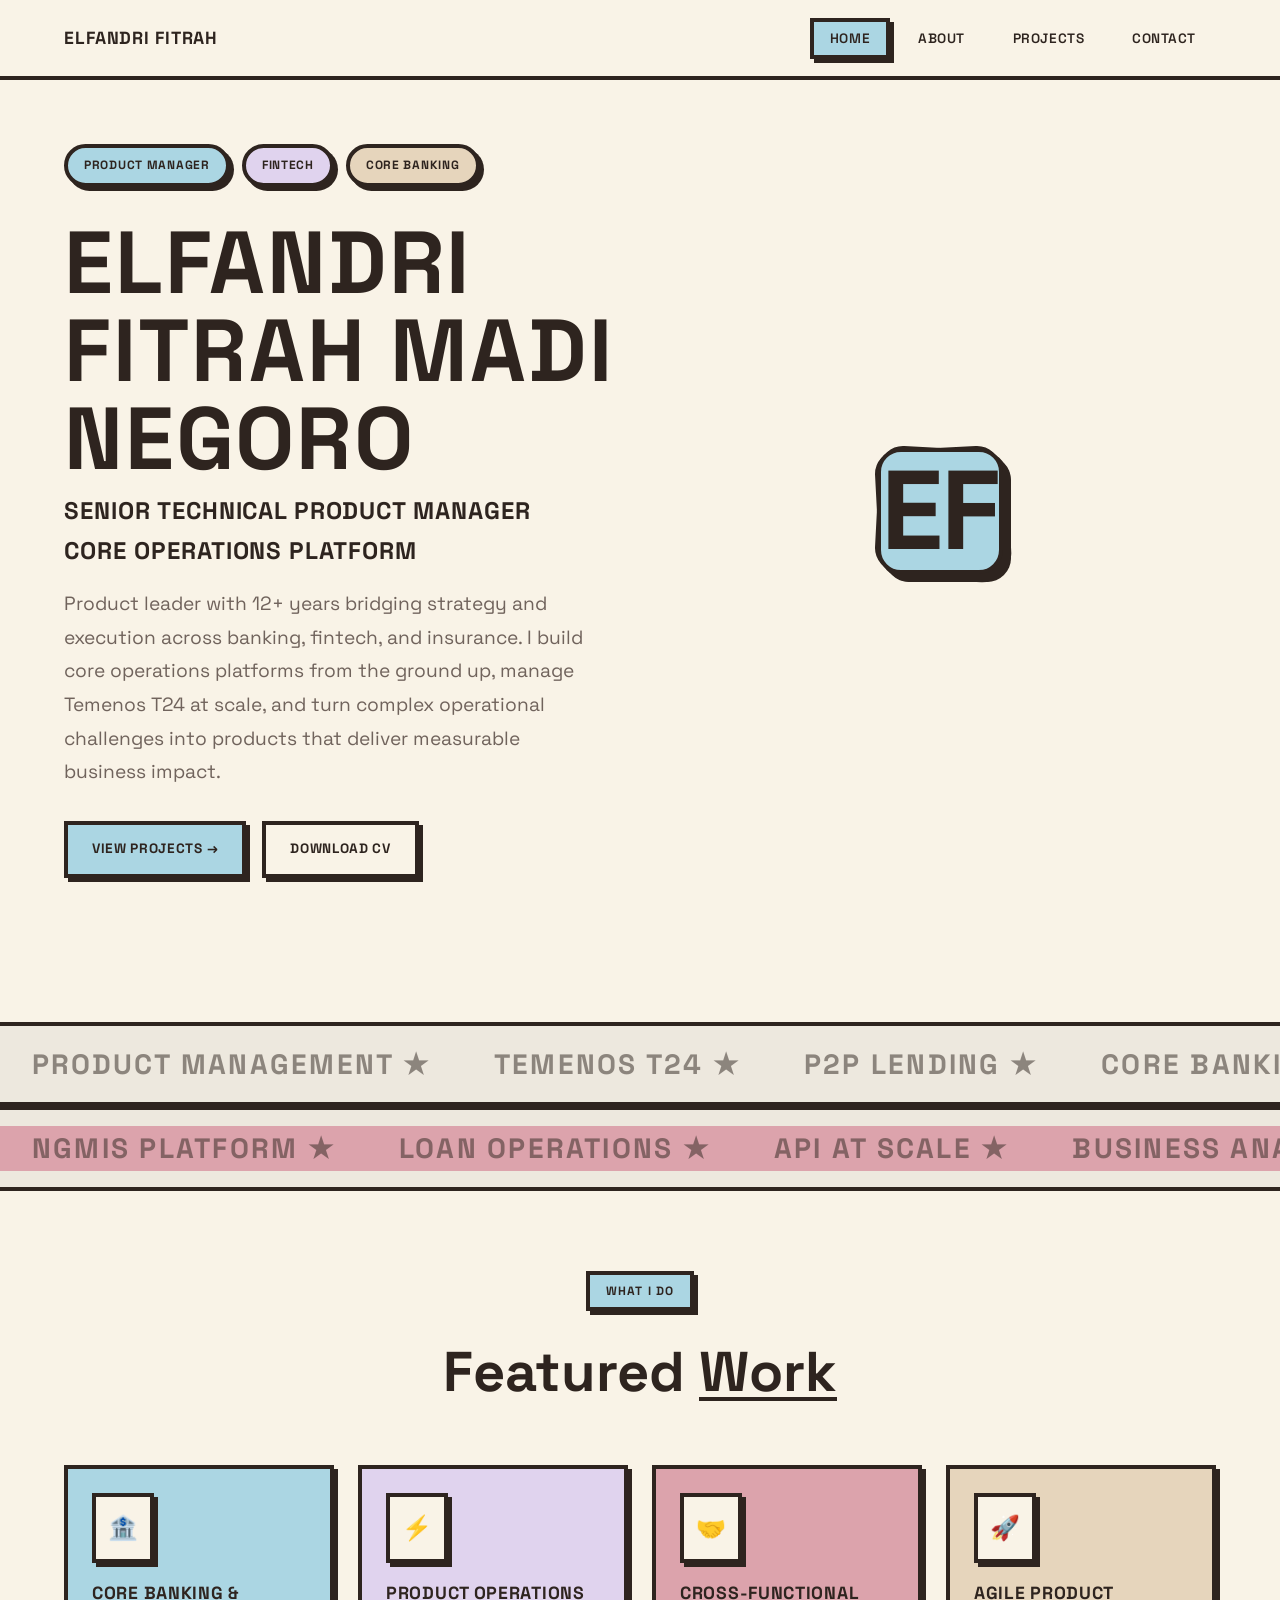
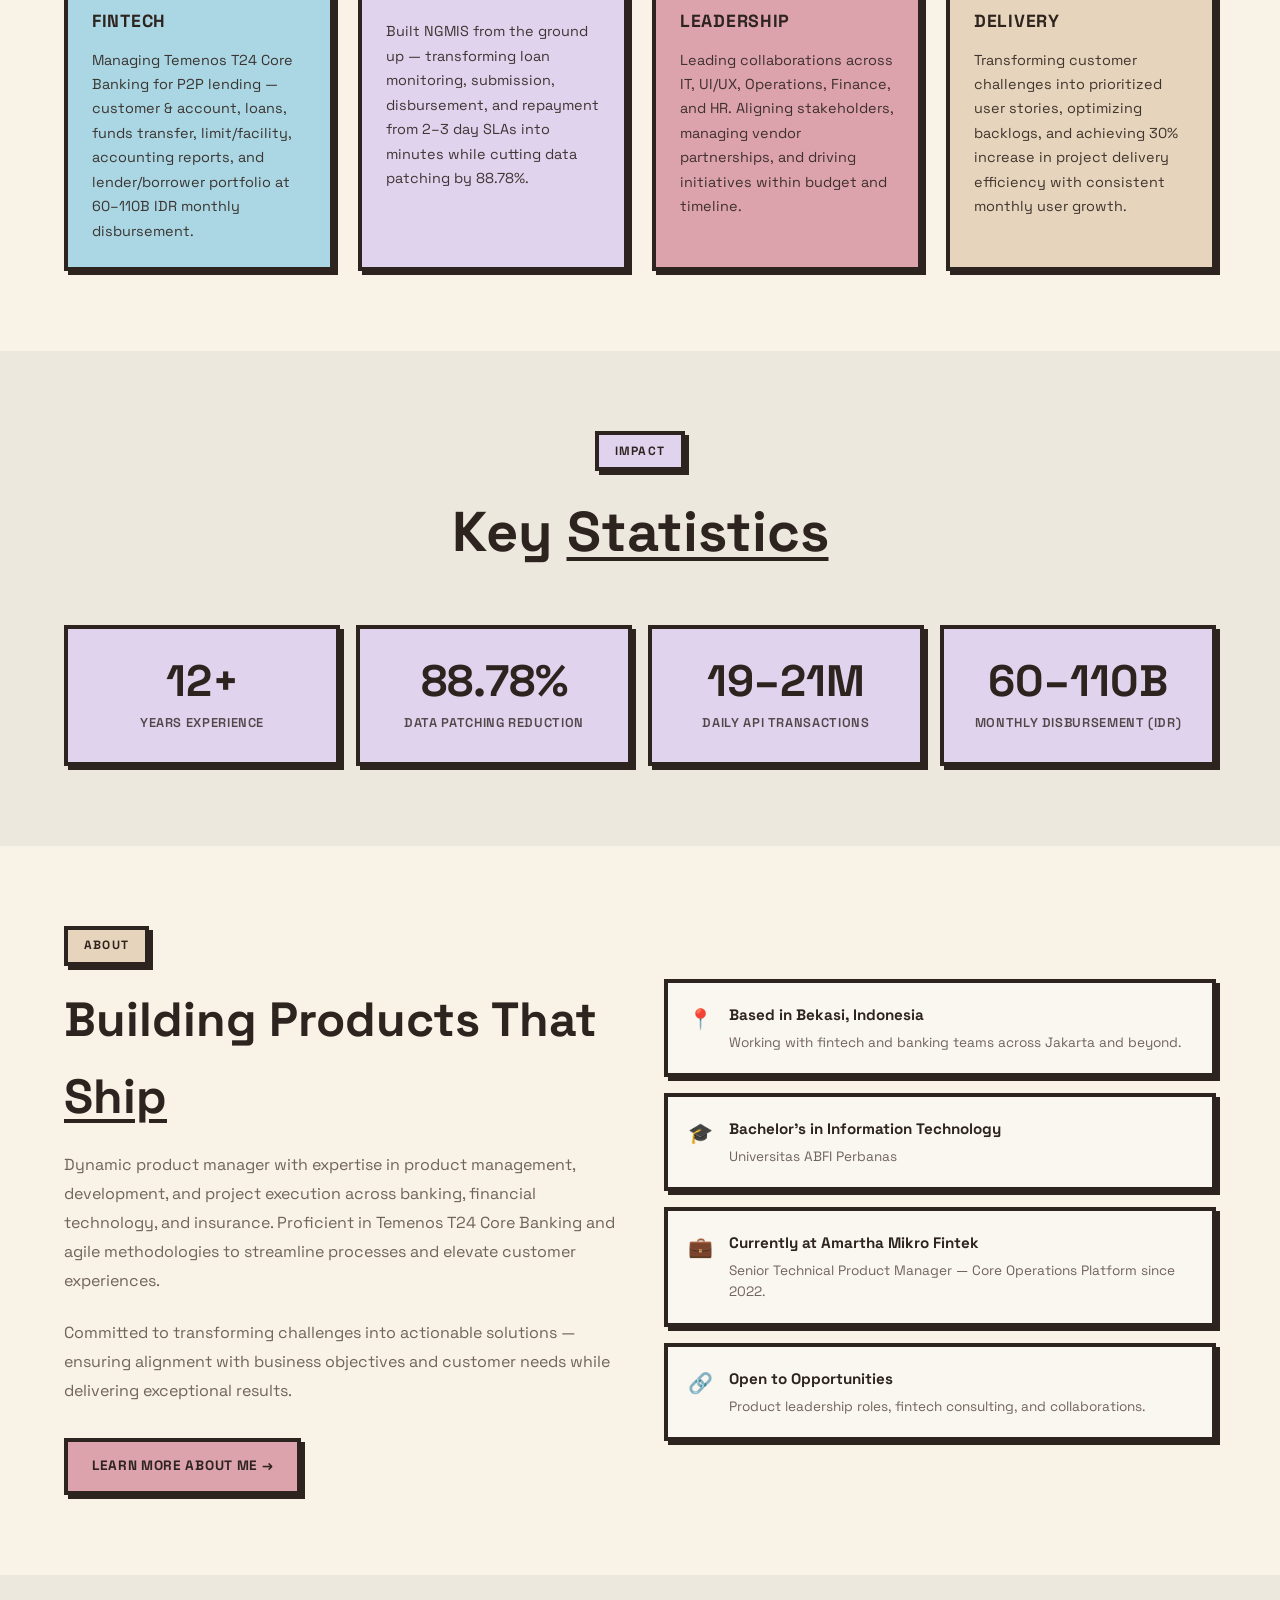
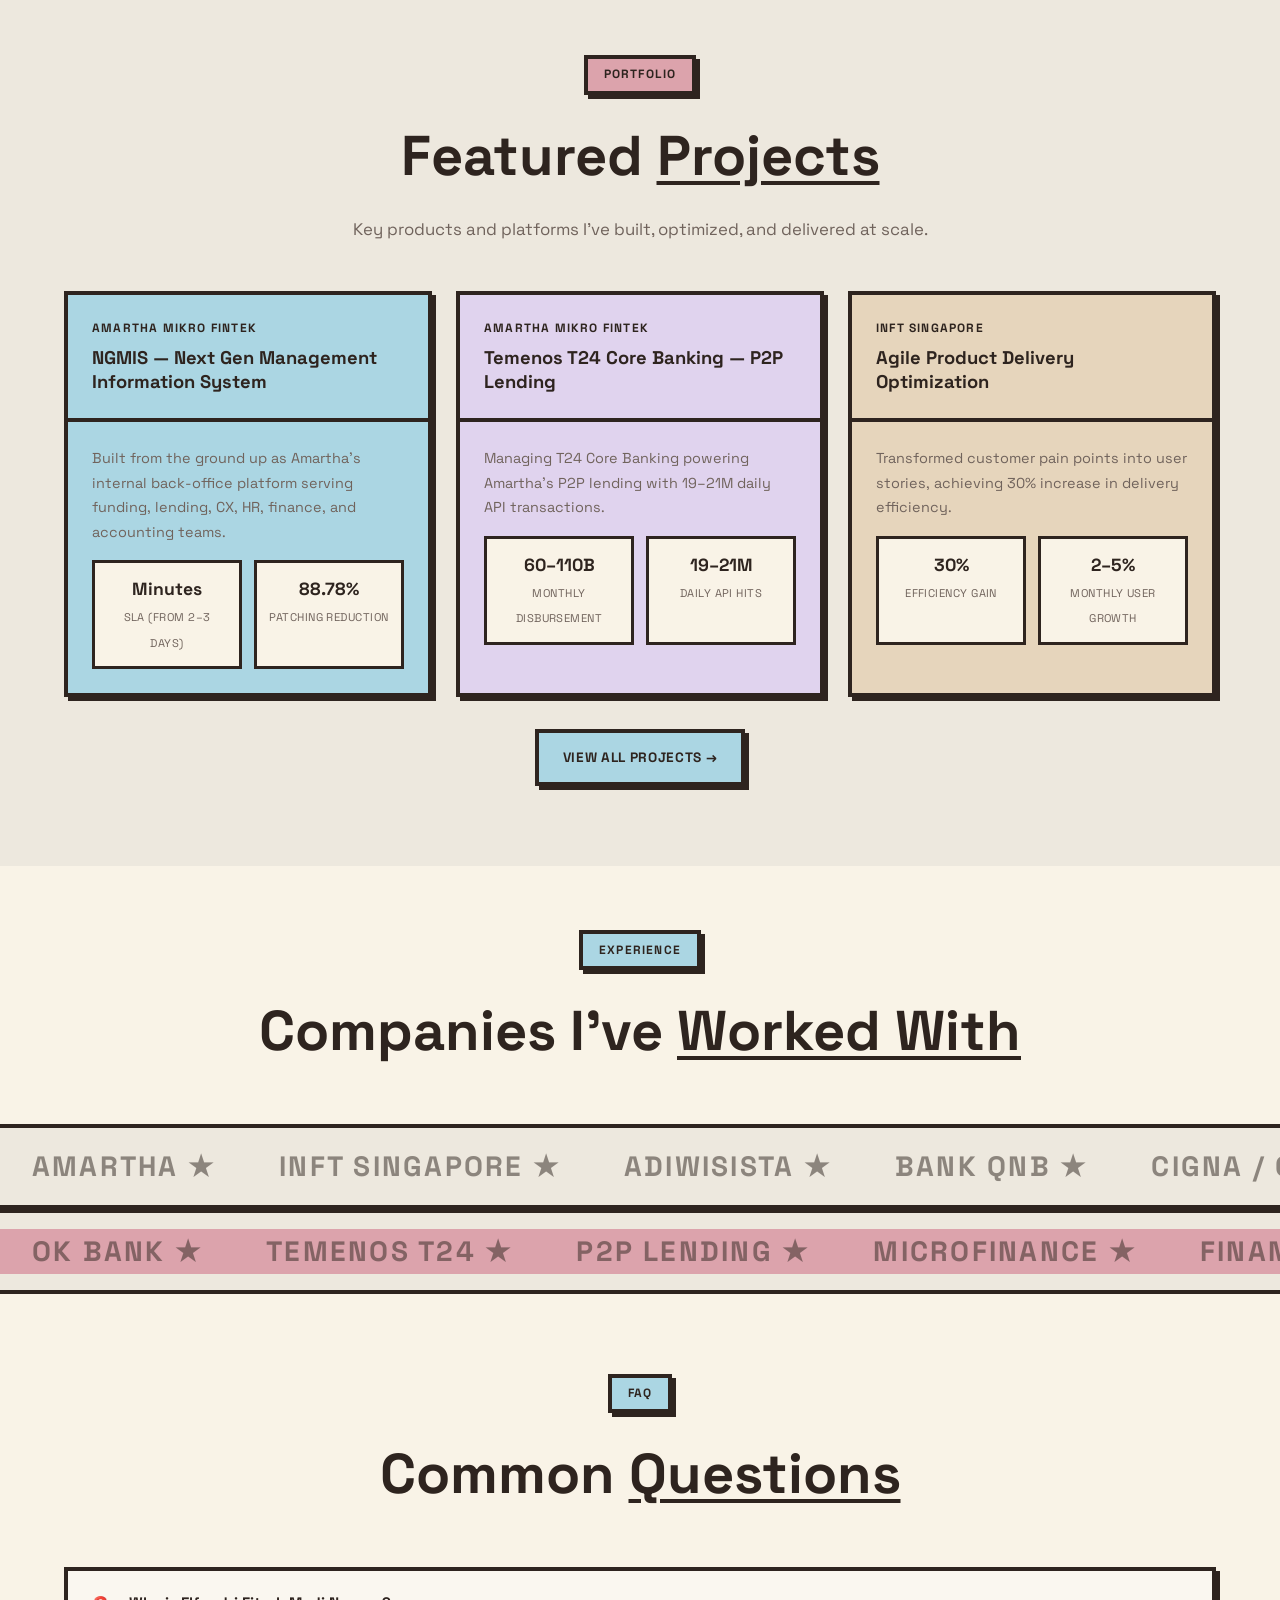
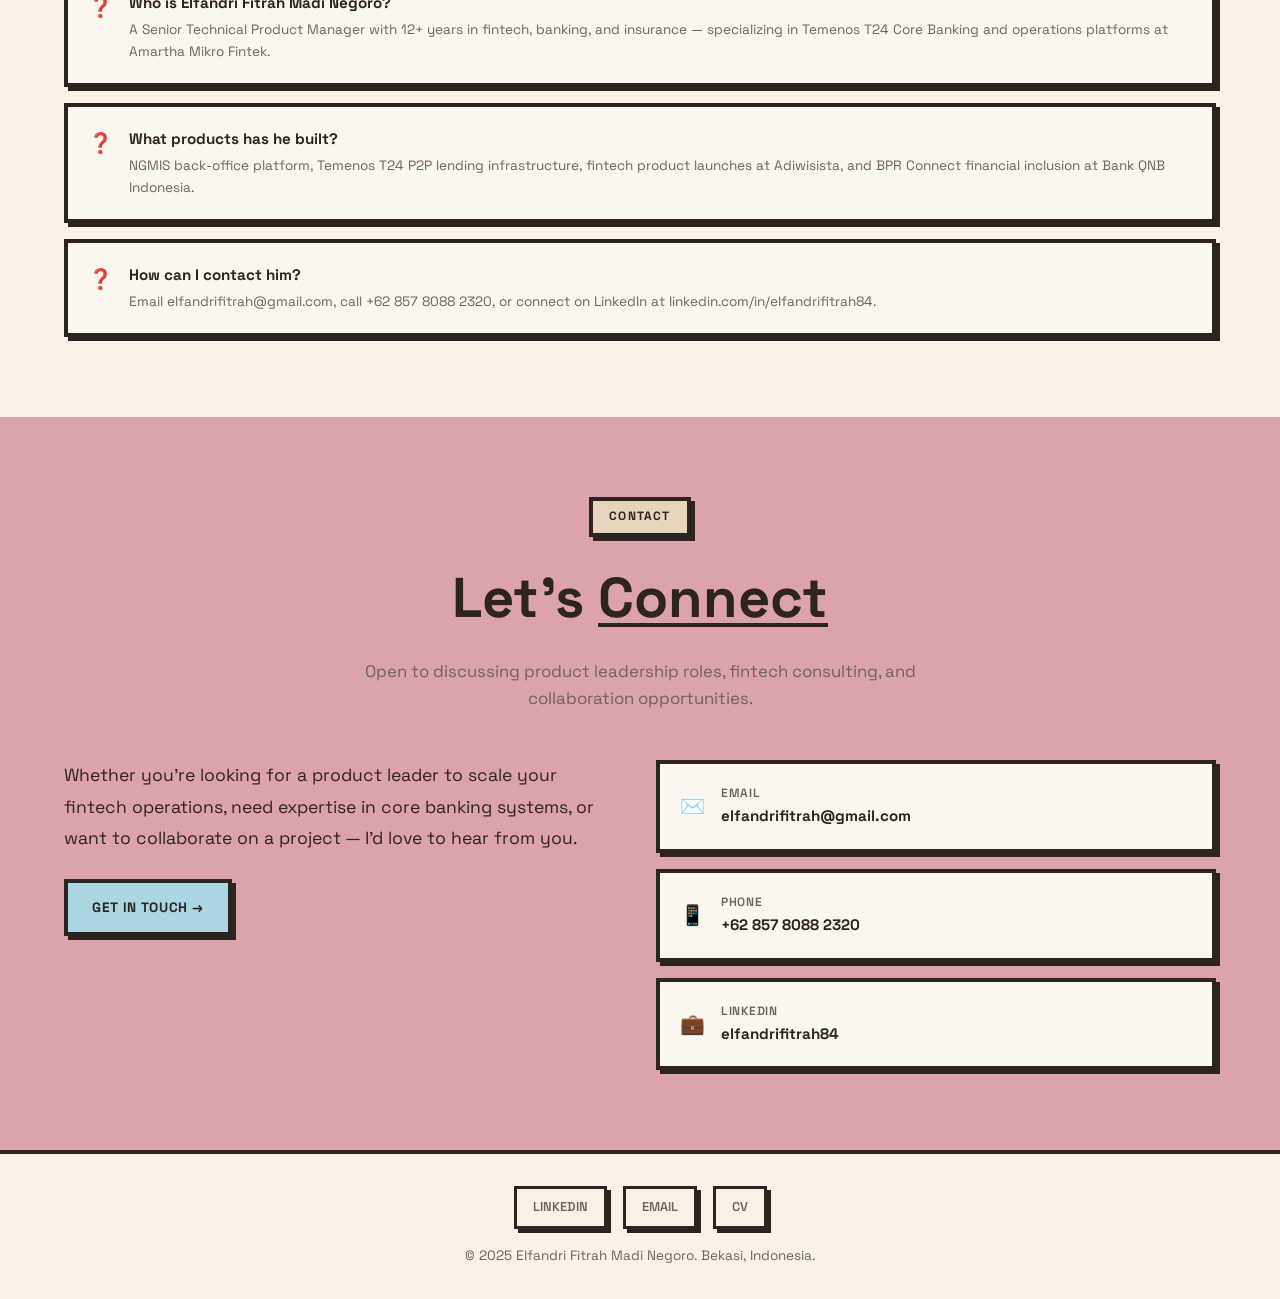
==== commit e6d32d12: "Add SEO optimization: meta tags, structured data, sitemap, llms.txt" ====
--- a/index.html
+++ b/index.html
@@ -3,13 +3,131 @@
 <head>
   <meta charset="UTF-8">
   <meta name="viewport" content="width=device-width, initial-scale=1.0">
-  <meta name="description" content="Elfandri Fitrah Madi Negoro — Senior Technical Product Manager with 12+ years in fintech, banking, and core operations platforms. Based in Bekasi, Indonesia.">
-  <title>Elfandri Fitrah | Senior Technical Product Manager | Fintech & Core Banking</title>
+
+  <!-- Primary SEO -->
+  <title>Elfandri Fitrah | Senior Technical Product Manager | Fintech &amp; Core Banking Indonesia</title>
+  <meta name="description" content="Elfandri Fitrah Madi Negoro is a Senior Technical Product Manager with 12+ years in fintech, Temenos T24 Core Banking, P2P lending, and NGMIS platform development. Based in Bekasi, Indonesia. Available for product leadership roles.">
+  <meta name="author" content="Elfandri Fitrah Madi Negoro">
+  <meta name="keywords" content="Elfandri Fitrah, Product Manager Indonesia, Technical Product Manager, Fintech Product Manager, Temenos T24, Core Banking, P2P Lending, NGMIS, Amartha, Microfinance, Agile Product Management, Bekasi, Jakarta">
+  <meta name="robots" content="index, follow, max-image-preview:large, max-snippet:-1">
+  <link rel="canonical" href="https://elfandrifitrah84.github.io/elfandri-portfolio/">
+
+  <!-- Open Graph -->
+  <meta property="og:type" content="profile">
+  <meta property="og:url" content="https://elfandrifitrah84.github.io/elfandri-portfolio/">
+  <meta property="og:title" content="Elfandri Fitrah | Senior Technical Product Manager">
+  <meta property="og:description" content="12+ years building fintech products — NGMIS, Temenos T24 Core Banking, P2P lending at scale. Based in Bekasi, Indonesia.">
+  <meta property="og:image" content="https://elfandrifitrah84.github.io/elfandri-portfolio/images/og-image.svg">
+  <meta property="og:image:alt" content="Elfandri Fitrah — Senior Technical Product Manager specializing in fintech and core banking">
+  <meta property="og:site_name" content="Elfandri Fitrah">
+  <meta property="og:locale" content="en_US">
+  <meta property="profile:first_name" content="Elfandri">
+  <meta property="profile:last_name" content="Fitrah Madi Negoro">
+
+  <!-- Twitter Card -->
+  <meta name="twitter:card" content="summary_large_image">
+  <meta name="twitter:title" content="Elfandri Fitrah | Senior Technical Product Manager">
+  <meta name="twitter:description" content="Fintech product leader — NGMIS, Temenos T24, P2P lending. 12+ years in banking &amp; core operations.">
+  <meta name="twitter:image" content="https://elfandrifitrah84.github.io/elfandri-portfolio/images/og-image.svg">
+  <meta name="twitter:image:alt" content="Elfandri Fitrah portfolio">
+
+  <!-- Geo & Language -->
+  <meta name="geo.region" content="ID-JB">
+  <meta name="geo.placename" content="Bekasi, Indonesia">
+  <meta name="language" content="English">
+
+  <!-- Discovery -->
+  <link rel="alternate" type="text/plain" href="/llms.txt" title="LLM Information">
+  <link rel="sitemap" type="application/xml" href="/sitemap.xml">
+  <link rel="icon" type="image/svg+xml" href="favicon.svg">
+
+  <!-- Performance -->
+  <link rel="preconnect" href="https://fonts.googleapis.com">
+  <link rel="preconnect" href="https://fonts.gstatic.com" crossorigin>
+
   <link rel="stylesheet" href="css/style.css">
+
+  <!-- Structured Data: Person + WebSite + FAQ -->
+  <script type="application/ld+json">
+  {
+    "@context": "https://schema.org",
+    "@graph": [
+      {
+        "@type": "Person",
+        "@id": "https://elfandrifitrah84.github.io/elfandri-portfolio/#person",
+        "name": "Elfandri Fitrah Madi Negoro",
+        "givenName": "Elfandri",
+        "familyName": "Fitrah Madi Negoro",
+        "url": "https://elfandrifitrah84.github.io/elfandri-portfolio/",
+        "image": "https://elfandrifitrah84.github.io/elfandri-portfolio/images/og-image.svg",
+        "jobTitle": "Senior Technical Product Manager",
+        "description": "Senior Technical Product Manager with 12+ years in fintech, core banking, and product operations across Indonesia and Singapore.",
+        "email": "mailto:elfandrifitrah@gmail.com",
+        "telephone": "+62-857-8088-2320",
+        "address": {
+          "@type": "PostalAddress",
+          "addressLocality": "Bekasi",
+          "addressCountry": "ID"
+        },
+        "worksFor": {
+          "@type": "Organization",
+          "name": "PT. Amartha Mikro Fintek",
+          "address": { "@type": "PostalAddress", "addressLocality": "Jakarta", "addressCountry": "ID" }
+        },
+        "alumniOf": {
+          "@type": "CollegeOrUniversity",
+          "name": "Universitas ABFI Perbanas"
+        },
+        "knowsAbout": ["Product Management", "Temenos T24", "Core Banking", "P2P Lending", "Fintech", "Agile", "Microfinance", "NGMIS"],
+        "sameAs": [
+          "https://www.linkedin.com/in/elfandrifitrah84/"
+        ]
+      },
+      {
+        "@type": "WebSite",
+        "@id": "https://elfandrifitrah84.github.io/elfandri-portfolio/#website",
+        "url": "https://elfandrifitrah84.github.io/elfandri-portfolio/",
+        "name": "Elfandri Fitrah — Product Manager Portfolio",
+        "description": "Professional portfolio of Elfandri Fitrah Madi Negoro, Senior Technical Product Manager in fintech and core banking.",
+        "publisher": { "@id": "https://elfandrifitrah84.github.io/elfandri-portfolio/#person" },
+        "inLanguage": "en"
+      },
+      {
+        "@type": "FAQPage",
+        "mainEntity": [
+          {
+            "@type": "Question",
+            "name": "Who is Elfandri Fitrah Madi Negoro?",
+            "acceptedAnswer": {
+              "@type": "Answer",
+              "text": "Elfandri Fitrah Madi Negoro is a Senior Technical Product Manager with over 12 years of experience in fintech, banking, and insurance. He specializes in core operations platforms, Temenos T24 Core Banking, and P2P lending, and is based in Bekasi, Indonesia."
+            }
+          },
+          {
+            "@type": "Question",
+            "name": "What is NGMIS?",
+            "acceptedAnswer": {
+              "@type": "Answer",
+              "text": "NGMIS (Next Gen Management Information System) is an internal back-office platform built by Elfandri at Amartha Mikro Fintek. It serves funding, lending, customer experience, HR, finance, and accounting teams, reducing loan operation SLA from 2–3 days to minutes."
+            }
+          },
+          {
+            "@type": "Question",
+            "name": "Is Elfandri Fitrah available for product management roles?",
+            "acceptedAnswer": {
+              "@type": "Answer",
+              "text": "Yes. Elfandri is open to product leadership roles, fintech consulting, and collaboration opportunities. Contact via elfandrifitrah@gmail.com or LinkedIn at linkedin.com/in/elfandrifitrah84."
+            }
+          }
+        ]
+      }
+    ]
+  }
+  </script>
 </head>
 <body>
 
-  <nav class="navbar">
+  <nav class="navbar" aria-label="Main navigation">
     <div class="container">
       <a href="index.html" class="nav-logo">Elfandri Fitrah</a>
       <button class="nav-toggle" aria-label="Toggle menu">☰</button>
@@ -22,8 +140,9 @@
     </div>
   </nav>
 
+  <main id="main-content">
   <!-- Hero -->
-  <section class="hero" id="home">
+  <section class="hero" id="home" aria-label="Introduction">
     <div class="container">
       <div class="hero-grid">
         <div class="hero-content">
@@ -47,11 +166,11 @@
             <a href="Elfandri_Fitrah_Madi_Negoro_Product_Manager_2025.pdf" class="brutal-btn brutal-btn-outline" target="_blank" rel="noopener">Download CV</a>
           </div>
         </div>
-        <div class="avatar-frame fade-in">
-          <div class="layer-back"></div>
-          <div class="layer-mid"></div>
+        <div class="avatar-frame fade-in" role="img" aria-label="Portrait placeholder for Elfandri Fitrah Madi Negoro">
+          <div class="layer-back" aria-hidden="true"></div>
+          <div class="layer-mid" aria-hidden="true"></div>
           <div class="layer-front">
-            <span class="avatar-initials">EF</span>
+            <span class="avatar-initials" aria-hidden="true">EF</span>
           </div>
         </div>
       </div>
@@ -276,8 +395,47 @@
     </div>
   </section>
 
+  <!-- FAQ (SEO) -->
+  <section id="faq" aria-label="Frequently asked questions">
+    <div class="container">
+      <div class="section-header fade-in">
+        <span class="sticker sticker-primary">FAQ</span>
+        <h2>Common <span class="underline-brutal">Questions</span></h2>
+      </div>
+      <div class="about-highlights" itemscope itemtype="https://schema.org/FAQPage">
+        <article class="about-highlight fade-in" itemscope itemprop="mainEntity" itemtype="https://schema.org/Question">
+          <span class="about-highlight-icon" aria-hidden="true">❓</span>
+          <div>
+            <h3 itemprop="name" style="font-size: 0.95rem; font-weight: 700; margin-bottom: 0.25rem;">Who is Elfandri Fitrah Madi Negoro?</h3>
+            <p itemscope itemprop="acceptedAnswer" itemtype="https://schema.org/Answer" style="font-size: 0.85rem; color: var(--muted-fg);">
+              <span itemprop="text">A Senior Technical Product Manager with 12+ years in fintech, banking, and insurance — specializing in Temenos T24 Core Banking and operations platforms at Amartha Mikro Fintek.</span>
+            </p>
+          </div>
+        </article>
+        <article class="about-highlight fade-in" itemscope itemprop="mainEntity" itemtype="https://schema.org/Question">
+          <span class="about-highlight-icon" aria-hidden="true">❓</span>
+          <div>
+            <h3 itemprop="name" style="font-size: 0.95rem; font-weight: 700; margin-bottom: 0.25rem;">What products has he built?</h3>
+            <p itemscope itemprop="acceptedAnswer" itemtype="https://schema.org/Answer" style="font-size: 0.85rem; color: var(--muted-fg);">
+              <span itemprop="text">NGMIS back-office platform, Temenos T24 P2P lending infrastructure, fintech product launches at Adiwisista, and BPR Connect financial inclusion at Bank QNB Indonesia.</span>
+            </p>
+          </div>
+        </article>
+        <article class="about-highlight fade-in" itemscope itemprop="mainEntity" itemtype="https://schema.org/Question">
+          <span class="about-highlight-icon" aria-hidden="true">❓</span>
+          <div>
+            <h3 itemprop="name" style="font-size: 0.95rem; font-weight: 700; margin-bottom: 0.25rem;">How can I contact him?</h3>
+            <p itemscope itemprop="acceptedAnswer" itemtype="https://schema.org/Answer" style="font-size: 0.85rem; color: var(--muted-fg);">
+              <span itemprop="text">Email elfandrifitrah@gmail.com, call +62 857 8088 2320, or connect on LinkedIn at linkedin.com/in/elfandrifitrah84.</span>
+            </p>
+          </div>
+        </article>
+      </div>
+    </div>
+  </section>
+
   <!-- Contact -->
-  <section id="contact" class="bg-secondary">
+  <section id="contact" class="bg-secondary" aria-label="Contact information">
     <div class="container">
       <div class="section-header fade-in">
         <span class="sticker sticker-accent">Contact</span>
@@ -317,8 +475,9 @@
       </div>
     </div>
   </section>
-
-  <footer class="footer">
+  </main>
+
+  <footer class="footer" role="contentinfo">
     <div class="container">
       <div class="footer-social">
         <a href="https://www.linkedin.com/in/elfandrifitrah84/" target="_blank" rel="noopener">LinkedIn</a>
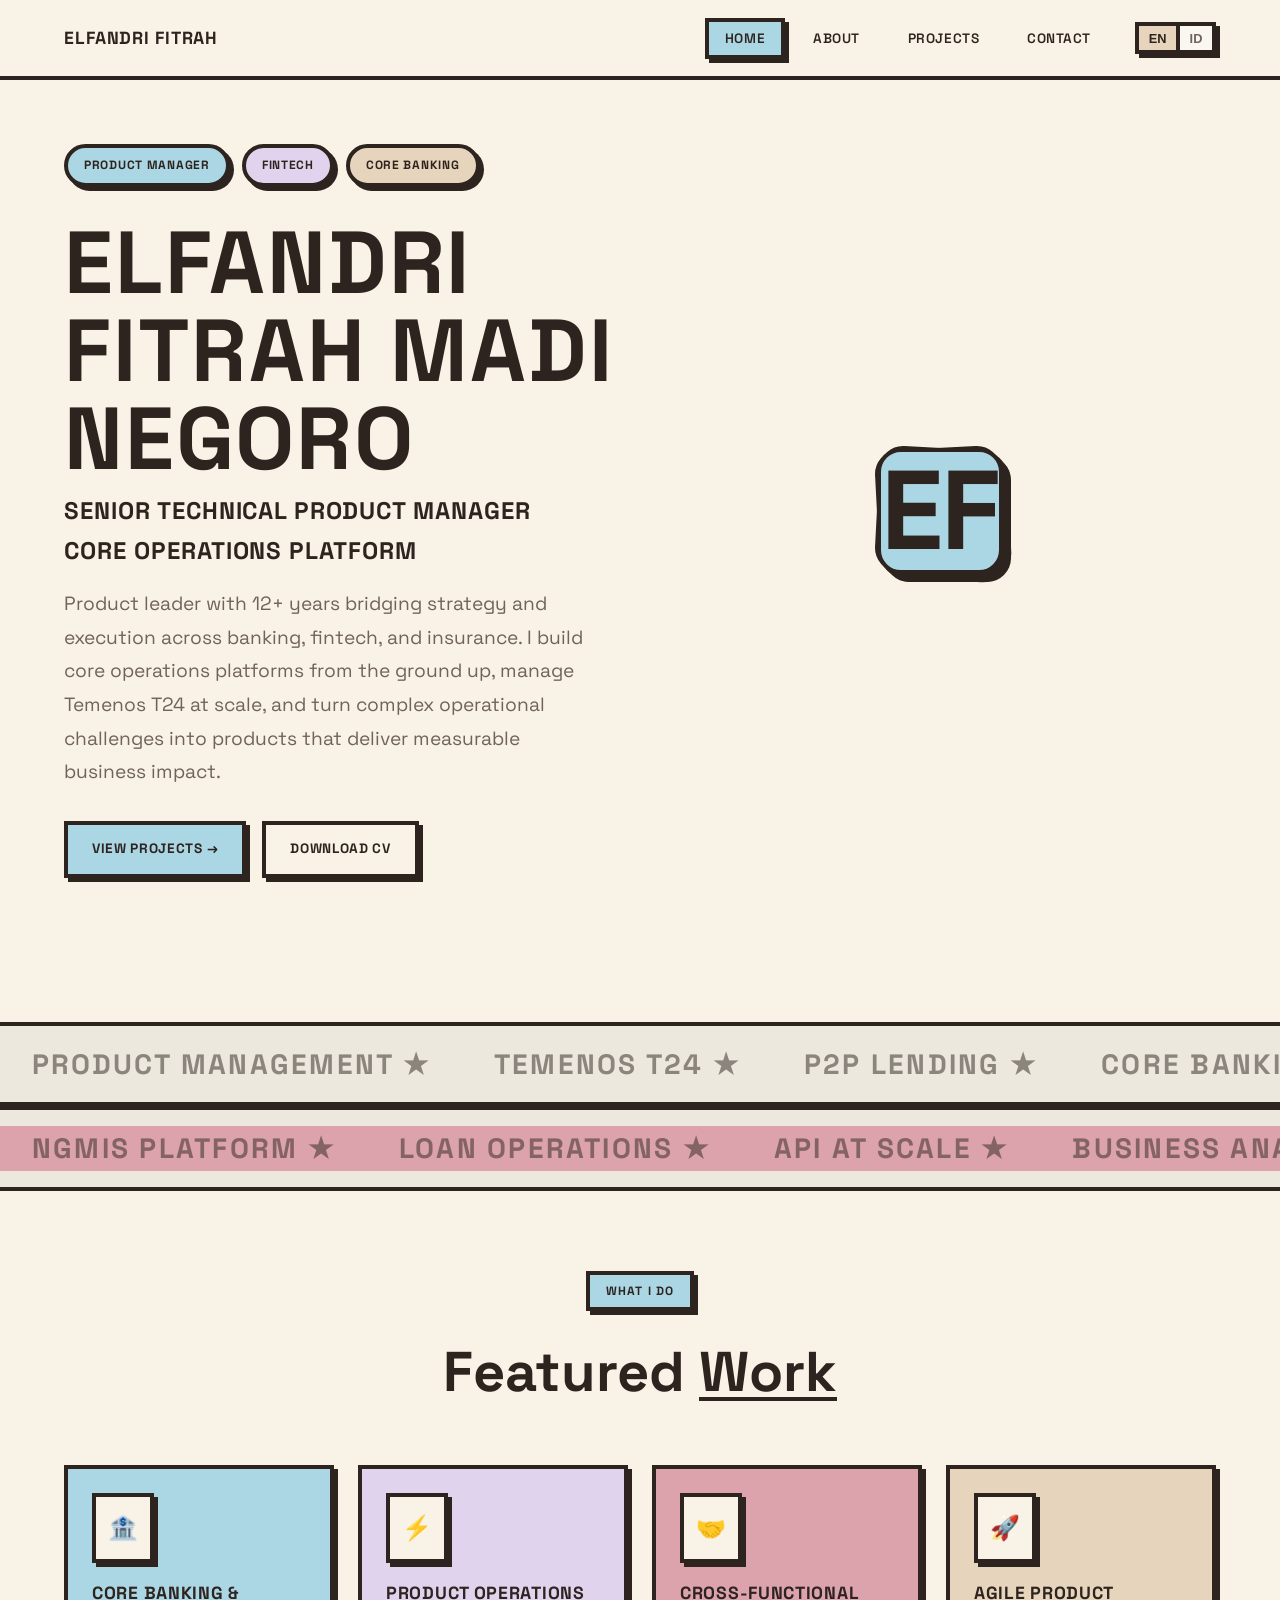
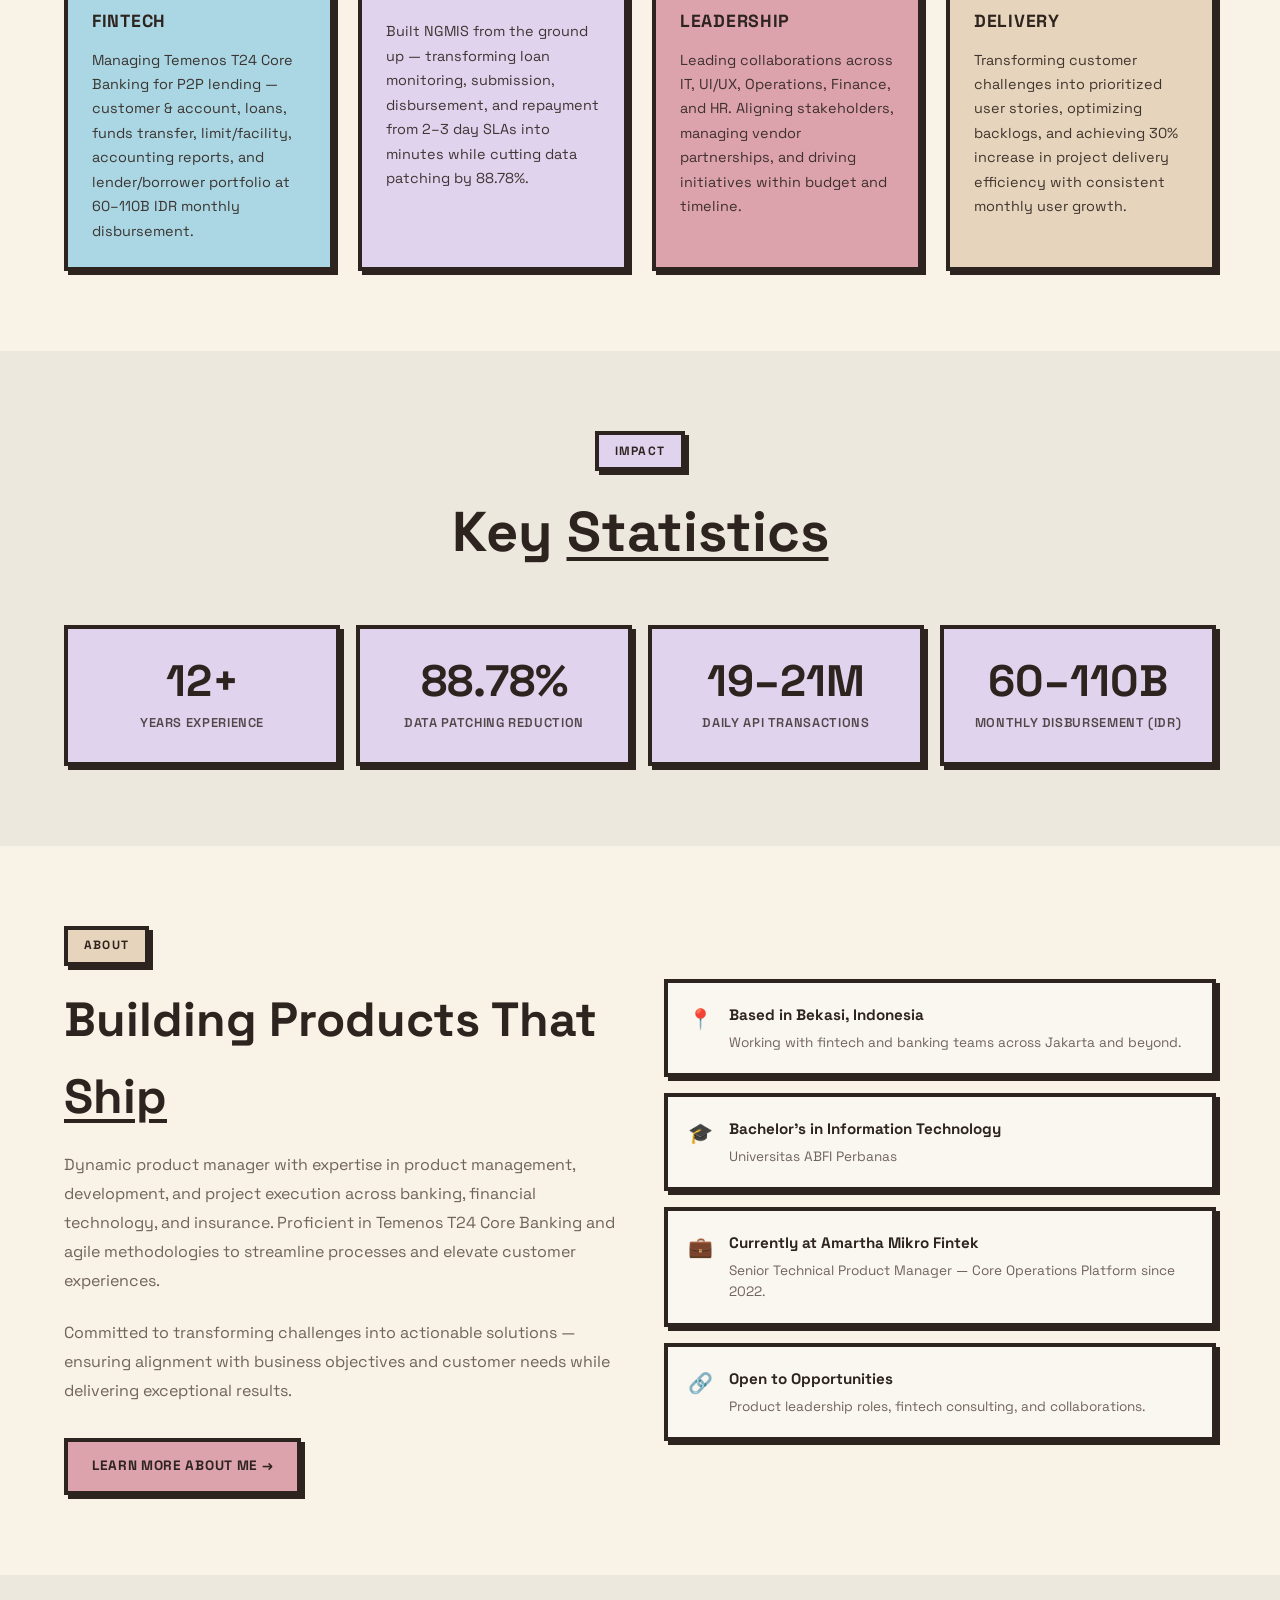
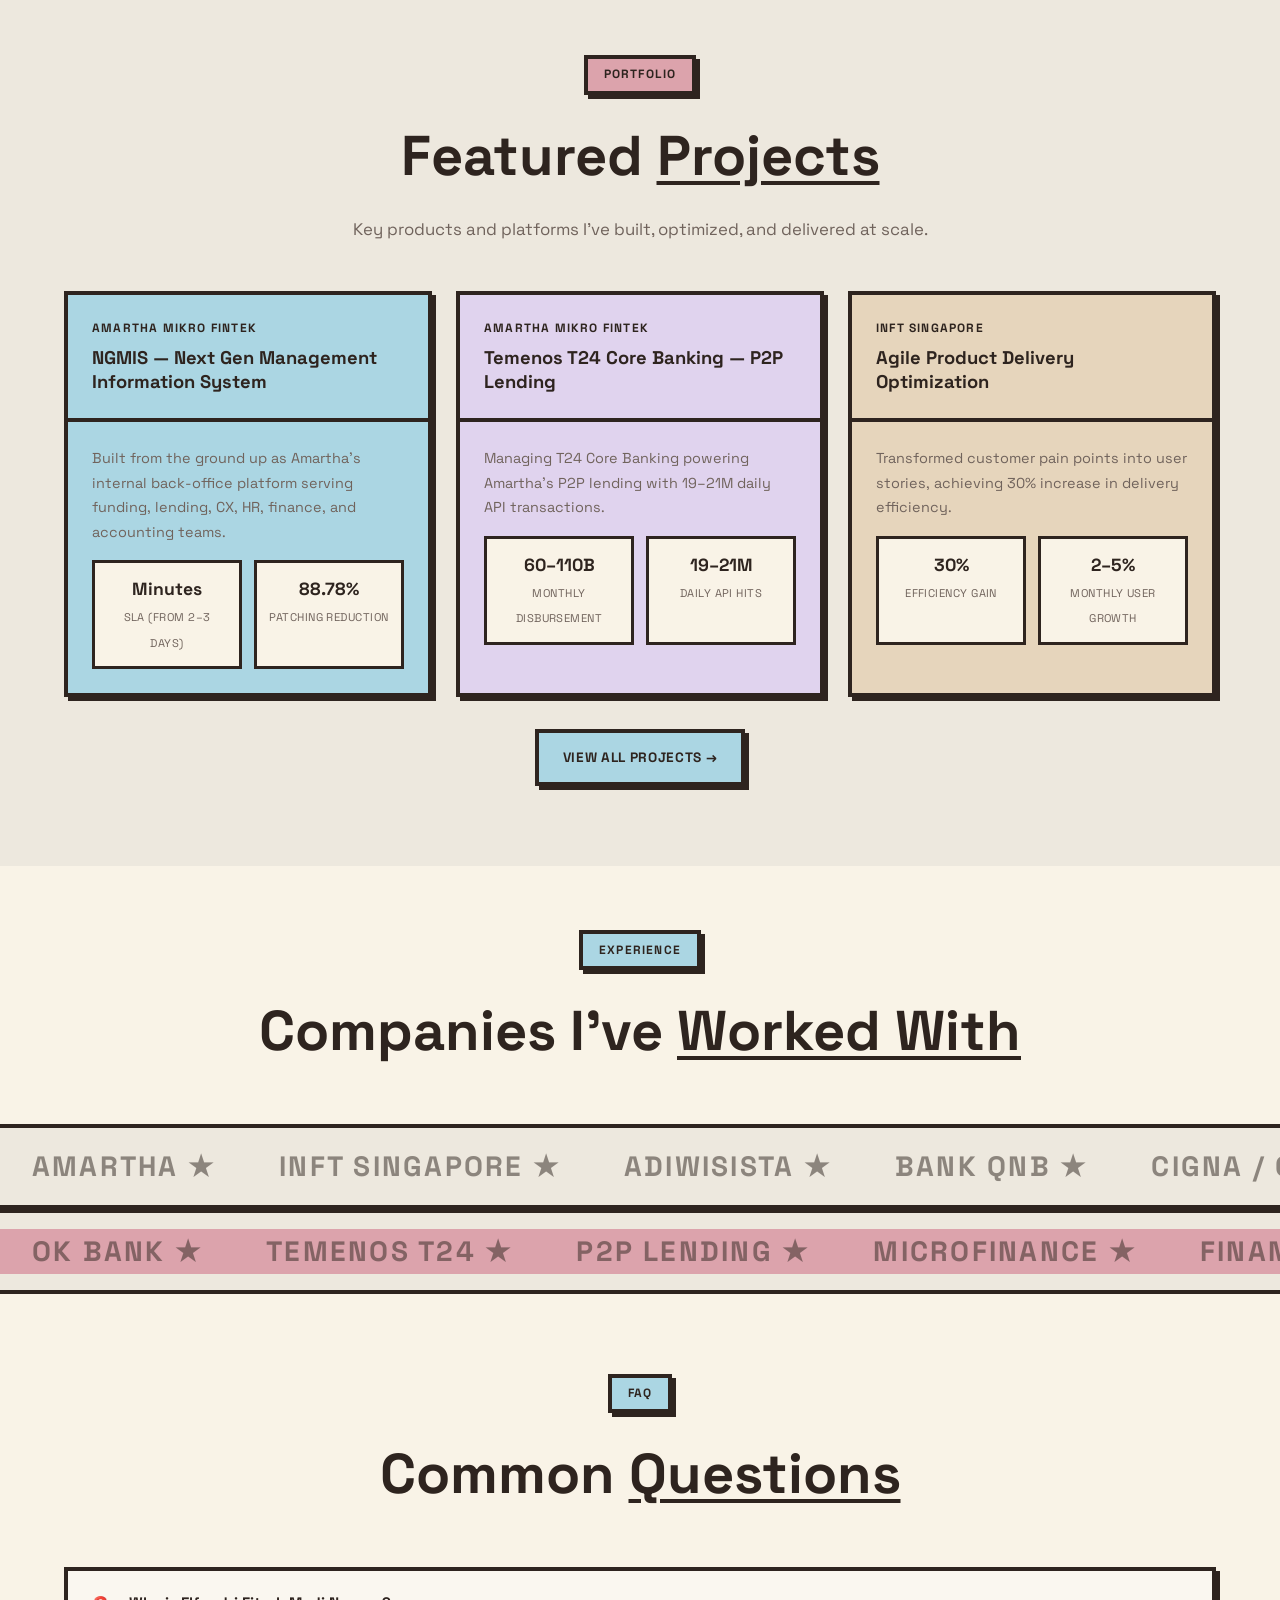
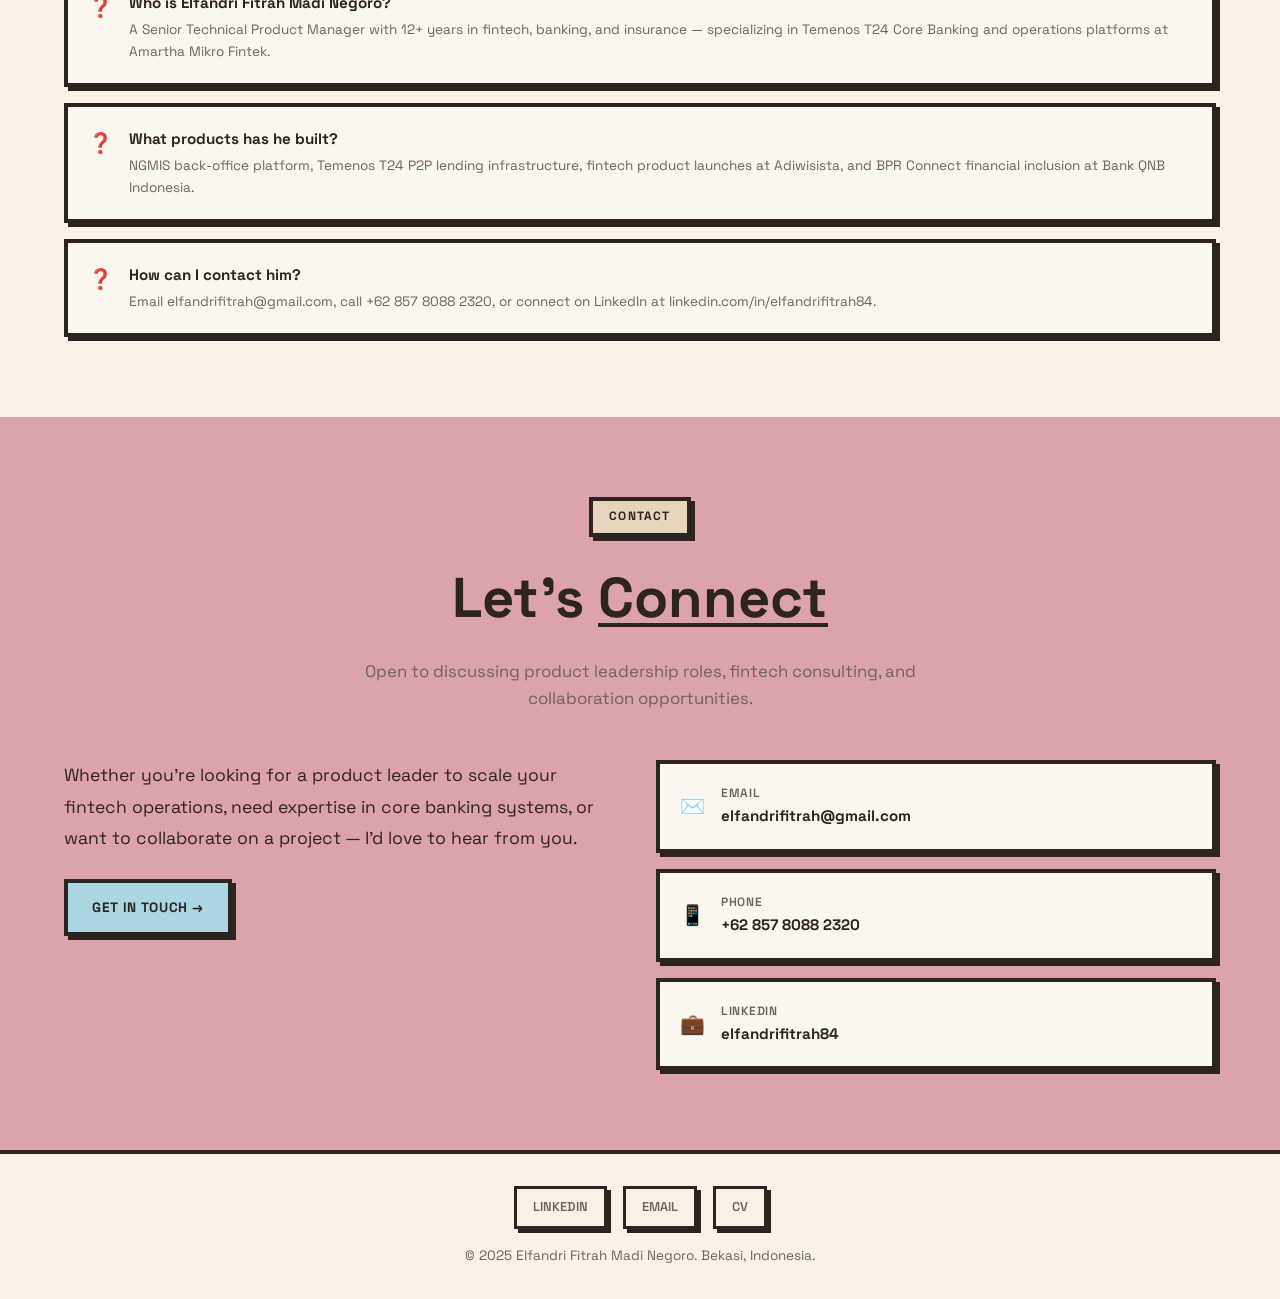
==== commit 71720758: "feat: add dual language support (en/id)" ====
--- a/index.html
+++ b/index.html
@@ -132,10 +132,14 @@
       <a href="index.html" class="nav-logo">Elfandri Fitrah</a>
       <button class="nav-toggle" aria-label="Toggle menu">☰</button>
       <ul class="nav-links">
-        <li><a href="index.html" class="active">Home</a></li>
-        <li><a href="about.html">About</a></li>
-        <li><a href="portfolio.html">Projects</a></li>
-        <li><a href="#contact">Contact</a></li>
+        <li><a href="index.html" class="active" data-i18n="nav-home">Home</a></li>
+        <li><a href="about.html" data-i18n="nav-about">About</a></li>
+        <li><a href="portfolio.html" data-i18n="nav-projects">Projects</a></li>
+        <li><a href="#contact" data-i18n="nav-contact">Contact</a></li>
+        <li class="lang-switcher">
+          <button class="lang-btn active" data-lang="en">EN</button>
+          <button class="lang-btn" data-lang="id">ID</button>
+        </li>
       </ul>
     </div>
   </nav>
@@ -147,23 +151,23 @@
       <div class="hero-grid">
         <div class="hero-content">
           <div class="hero-badges fade-in">
-            <span class="hero-badge bg-primary">Product Manager</span>
-            <span class="hero-badge bg-lavender">Fintech</span>
-            <span class="hero-badge bg-accent">Core Banking</span>
+            <span class="hero-badge bg-primary" data-i18n="hero-badge-pm">Product Manager</span>
+            <span class="hero-badge bg-lavender" data-i18n="hero-badge-fintech">Fintech</span>
+            <span class="hero-badge bg-accent" data-i18n="hero-badge-core">Core Banking</span>
           </div>
           <h1 class="fade-in">
             <span class="title-line">Elfandri</span>
             <span class="title-line">Fitrah Madi</span>
             <span class="title-line">Negoro</span>
-            <span class="subtitle">Senior Technical Product Manager</span>
-            <span class="subtitle">Core Operations Platform</span>
+            <span class="subtitle" data-i18n="hero-subtitle-1">Senior Technical Product Manager</span>
+            <span class="subtitle" data-i18n="hero-subtitle-2">Core Operations Platform</span>
           </h1>
-          <p class="hero-description fade-in">
+          <p class="hero-description fade-in" data-i18n="hero-desc">
             Product leader with 12+ years bridging strategy and execution across banking, fintech, and insurance. I build core operations platforms from the ground up, manage Temenos T24 at scale, and turn complex operational challenges into products that deliver measurable business impact.
           </p>
           <div class="hero-actions fade-in">
-            <a href="portfolio.html" class="brutal-btn brutal-btn-primary">View Projects →</a>
-            <a href="Elfandri_Fitrah_Madi_Negoro_Product_Manager_2025.pdf" class="brutal-btn brutal-btn-outline" target="_blank" rel="noopener">Download CV</a>
+            <a href="portfolio.html" class="brutal-btn brutal-btn-primary" data-i18n="btn-view-projects">View Projects →</a>
+            <a href="Elfandri_Fitrah_Madi_Negoro_Product_Manager_2025.pdf" class="brutal-btn brutal-btn-outline" target="_blank" rel="noopener" data-i18n="btn-download-cv">Download CV</a>
           </div>
         </div>
         <div class="avatar-frame fade-in" role="img" aria-label="Portrait placeholder for Elfandri Fitrah Madi Negoro">
@@ -207,29 +211,29 @@
   <section id="featured">
     <div class="container">
       <div class="section-header fade-in">
-        <span class="sticker sticker-primary">What I Do</span>
-        <h2>Featured <span class="underline-brutal">Work</span></h2>
+        <span class="sticker sticker-primary" data-i18n="featured-sticker">What I Do</span>
+        <h2 data-i18n="featured-title">Featured <span class="underline-brutal">Work</span></h2>
       </div>
       <div class="featured-grid">
         <div class="featured-card bg-primary fade-in">
           <div class="featured-icon">🏦</div>
-          <h3>Core Banking & Fintech</h3>
-          <p>Managing Temenos T24 Core Banking for P2P lending — customer & account, loans, funds transfer, limit/facility, accounting reports, and lender/borrower portfolio at 60–110B IDR monthly disbursement.</p>
+          <h3 data-i18n="feat-card-1-title">Core Banking & Fintech</h3>
+          <p data-i18n="feat-card-1-desc">Managing Temenos T24 Core Banking for P2P lending — customer & account, loans, funds transfer, limit/facility, accounting reports, and lender/borrower portfolio at 60–110B IDR monthly disbursement.</p>
         </div>
         <div class="featured-card bg-lavender fade-in">
           <div class="featured-icon">⚡</div>
-          <h3>Product Operations</h3>
-          <p>Built NGMIS from the ground up — transforming loan monitoring, submission, disbursement, and repayment from 2–3 day SLAs into minutes while cutting data patching by 88.78%.</p>
+          <h3 data-i18n="feat-card-2-title">Product Operations</h3>
+          <p data-i18n="feat-card-2-desc">Built NGMIS from the ground up — transforming loan monitoring, submission, disbursement, and repayment from 2–3 day SLAs into minutes while cutting data patching by 88.78%.</p>
         </div>
         <div class="featured-card bg-secondary fade-in">
           <div class="featured-icon">🤝</div>
-          <h3>Cross-Functional Leadership</h3>
-          <p>Leading collaborations across IT, UI/UX, Operations, Finance, and HR. Aligning stakeholders, managing vendor partnerships, and driving initiatives within budget and timeline.</p>
+          <h3 data-i18n="feat-card-3-title">Cross-Functional Leadership</h3>
+          <p data-i18n="feat-card-3-desc">Leading collaborations across IT, UI/UX, Operations, Finance, and HR. Aligning stakeholders, managing vendor partnerships, and driving initiatives within budget and timeline.</p>
         </div>
         <div class="featured-card bg-accent fade-in">
           <div class="featured-icon">🚀</div>
-          <h3>Agile Product Delivery</h3>
-          <p>Transforming customer challenges into prioritized user stories, optimizing backlogs, and achieving 30% increase in project delivery efficiency with consistent monthly user growth.</p>
+          <h3 data-i18n="feat-card-4-title">Agile Product Delivery</h3>
+          <p data-i18n="feat-card-4-desc">Transforming customer challenges into prioritized user stories, optimizing backlogs, and achieving 30% increase in project delivery efficiency with consistent monthly user growth.</p>
         </div>
       </div>
     </div>
@@ -239,25 +243,25 @@
   <section class="bg-muted">
     <div class="container">
       <div class="section-header fade-in">
-        <span class="sticker sticker-lavender">Impact</span>
-        <h2>Key <span class="underline-brutal">Statistics</span></h2>
+        <span class="sticker sticker-lavender" data-i18n="stats-sticker">Impact</span>
+        <h2 data-i18n="stats-title">Key <span class="underline-brutal">Statistics</span></h2>
       </div>
       <div class="stats-grid">
         <div class="stat-card fade-in">
           <div class="stat-number">12+</div>
-          <div class="stat-label">Years Experience</div>
+          <div class="stat-label" data-i18n="stat-1-label">Years Experience</div>
         </div>
         <div class="stat-card fade-in">
           <div class="stat-number">88.78%</div>
-          <div class="stat-label">Data Patching Reduction</div>
+          <div class="stat-label" data-i18n="stat-2-label">Data Patching Reduction</div>
         </div>
         <div class="stat-card fade-in">
           <div class="stat-number">19–21M</div>
-          <div class="stat-label">Daily API Transactions</div>
+          <div class="stat-label" data-i18n="stat-3-label">Daily API Transactions</div>
         </div>
         <div class="stat-card fade-in">
           <div class="stat-number">60–110B</div>
-          <div class="stat-label">Monthly Disbursement (IDR)</div>
+          <div class="stat-label" data-i18n="stat-4-label">Monthly Disbursement (IDR)</div>
         </div>
       </div>
     </div>
@@ -268,43 +272,43 @@
     <div class="container">
       <div class="about-preview-grid">
         <div class="fade-in">
-          <span class="sticker sticker-accent">About</span>
-          <h2 style="font-size: clamp(2rem, 4vw, 3rem); font-weight: 700; margin: 1rem 0;">Building Products That <span class="underline-brutal">Ship</span></h2>
-          <p style="color: var(--muted-fg); line-height: 1.8; margin-bottom: 1.5rem;">
+          <span class="sticker sticker-accent" data-i18n="about-sticker">About</span>
+          <h2 style="font-size: clamp(2rem, 4vw, 3rem); font-weight: 700; margin: 1rem 0;" data-i18n="about-title">Building Products That <span class="underline-brutal">Ship</span></h2>
+          <p style="color: var(--muted-fg); line-height: 1.8; margin-bottom: 1.5rem;" data-i18n="about-desc-1">
             Dynamic product manager with expertise in product management, development, and project execution across banking, financial technology, and insurance. Proficient in Temenos T24 Core Banking and agile methodologies to streamline processes and elevate customer experiences.
           </p>
-          <p style="color: var(--muted-fg); line-height: 1.8; margin-bottom: 2rem;">
+          <p style="color: var(--muted-fg); line-height: 1.8; margin-bottom: 2rem;" data-i18n="about-desc-2">
             Committed to transforming challenges into actionable solutions — ensuring alignment with business objectives and customer needs while delivering exceptional results.
           </p>
-          <a href="about.html" class="brutal-btn brutal-btn-secondary">Learn More About Me →</a>
+          <a href="about.html" class="brutal-btn brutal-btn-secondary" data-i18n="btn-learn-more">Learn More About Me →</a>
         </div>
         <div class="about-highlights fade-in">
           <div class="about-highlight">
             <span class="about-highlight-icon">📍</span>
             <div>
-              <h4>Based in Bekasi, Indonesia</h4>
-              <p>Working with fintech and banking teams across Jakarta and beyond.</p>
+              <h4 data-i18n="about-hl-1-title">Based in Bekasi, Indonesia</h4>
+              <p data-i18n="about-hl-1-desc">Working with fintech and banking teams across Jakarta and beyond.</p>
             </div>
           </div>
           <div class="about-highlight">
             <span class="about-highlight-icon">🎓</span>
             <div>
-              <h4>Bachelor's in Information Technology</h4>
-              <p>Universitas ABFI Perbanas</p>
+              <h4 data-i18n="about-hl-2-title">Bachelor's in Information Technology</h4>
+              <p data-i18n="about-hl-2-desc">Universitas ABFI Perbanas</p>
             </div>
           </div>
           <div class="about-highlight">
             <span class="about-highlight-icon">💼</span>
             <div>
-              <h4>Currently at Amartha Mikro Fintek</h4>
-              <p>Senior Technical Product Manager — Core Operations Platform since 2022.</p>
+              <h4 data-i18n="about-hl-3-title">Currently at Amartha Mikro Fintek</h4>
+              <p data-i18n="about-hl-3-desc">Senior Technical Product Manager — Core Operations Platform since 2022.</p>
             </div>
           </div>
           <div class="about-highlight">
             <span class="about-highlight-icon">🔗</span>
             <div>
-              <h4>Open to Opportunities</h4>
-              <p>Product leadership roles, fintech consulting, and collaborations.</p>
+              <h4 data-i18n="about-hl-4-title">Open to Opportunities</h4>
+              <p data-i18n="about-hl-4-desc">Product leadership roles, fintech consulting, and collaborations.</p>
             </div>
           </div>
         </div>
@@ -316,53 +320,53 @@
   <section class="bg-muted" id="projects-preview">
     <div class="container">
       <div class="section-header fade-in">
-        <span class="sticker sticker-secondary">Portfolio</span>
-        <h2>Featured <span class="underline-brutal">Projects</span></h2>
-        <p>Key products and platforms I've built, optimized, and delivered at scale.</p>
+        <span class="sticker sticker-secondary" data-i18n="proj-prev-sticker">Portfolio</span>
+        <h2 data-i18n="proj-prev-title">Featured <span class="underline-brutal">Projects</span></h2>
+        <p data-i18n="proj-prev-desc">Key products and platforms I've built, optimized, and delivered at scale.</p>
       </div>
       <div class="projects-grid">
         <a href="portfolio.html#ngmis" class="project-card bg-primary fade-in" style="text-decoration: none; color: inherit;">
           <div class="project-card-header">
             <div class="project-company">Amartha Mikro Fintek</div>
-            <h3>NGMIS — Next Gen Management Information System</h3>
+            <h3 data-i18n="proj-1-title">NGMIS — Next Gen Management Information System</h3>
           </div>
           <div class="project-card-body">
-            <p>Built from the ground up as Amartha's internal back-office platform serving funding, lending, CX, HR, finance, and accounting teams.</p>
+            <p data-i18n="proj-1-desc">Built from the ground up as Amartha's internal back-office platform serving funding, lending, CX, HR, finance, and accounting teams.</p>
             <div class="project-metrics">
-              <div class="project-metric"><strong>Minutes</strong><span>SLA (from 2–3 days)</span></div>
-              <div class="project-metric"><strong>88.78%</strong><span>Patching Reduction</span></div>
+              <div class="project-metric"><strong>Minutes</strong><span data-i18n="proj-1-stat-1">SLA (from 2–3 days)</span></div>
+              <div class="project-metric"><strong>88.78%</strong><span data-i18n="proj-1-stat-2">Patching Reduction</span></div>
             </div>
           </div>
         </a>
         <a href="portfolio.html#t24" class="project-card bg-lavender fade-in" style="text-decoration: none; color: inherit;">
           <div class="project-card-header">
             <div class="project-company">Amartha Mikro Fintek</div>
-            <h3>Temenos T24 Core Banking — P2P Lending</h3>
+            <h3 data-i18n="proj-2-title">Temenos T24 Core Banking — P2P Lending</h3>
           </div>
           <div class="project-card-body">
-            <p>Managing T24 Core Banking powering Amartha's P2P lending with 19–21M daily API transactions.</p>
+            <p data-i18n="proj-2-desc">Managing T24 Core Banking powering Amartha's P2P lending with 19–21M daily API transactions.</p>
             <div class="project-metrics">
-              <div class="project-metric"><strong>60–110B</strong><span>Monthly Disbursement</span></div>
-              <div class="project-metric"><strong>19–21M</strong><span>Daily API Hits</span></div>
+              <div class="project-metric"><strong>60–110B</strong><span data-i18n="proj-2-stat-1">Monthly Disbursement</span></div>
+              <div class="project-metric"><strong>19–21M</strong><span data-i18n="proj-2-stat-2">Daily API Hits</span></div>
             </div>
           </div>
         </a>
         <a href="portfolio.html#inft" class="project-card bg-accent fade-in" style="text-decoration: none; color: inherit;">
           <div class="project-card-header">
             <div class="project-company">INFT Singapore</div>
-            <h3>Agile Product Delivery Optimization</h3>
+            <h3 data-i18n="proj-3-title">Agile Product Delivery Optimization</h3>
           </div>
           <div class="project-card-body">
-            <p>Transformed customer pain points into user stories, achieving 30% increase in delivery efficiency.</p>
+            <p data-i18n="proj-3-desc">Transformed customer pain points into user stories, achieving 30% increase in delivery efficiency.</p>
             <div class="project-metrics">
-              <div class="project-metric"><strong>30%</strong><span>Efficiency Gain</span></div>
-              <div class="project-metric"><strong>2–5%</strong><span>Monthly User Growth</span></div>
+              <div class="project-metric"><strong>30%</strong><span data-i18n="proj-3-stat-1">Efficiency Gain</span></div>
+              <div class="project-metric"><strong>2–5%</strong><span data-i18n="proj-3-stat-2">Monthly User Growth</span></div>
             </div>
           </div>
         </a>
       </div>
       <div class="text-center mt-4 fade-in">
-        <a href="portfolio.html" class="brutal-btn brutal-btn-primary">View All Projects →</a>
+        <a href="portfolio.html" class="brutal-btn brutal-btn-primary" data-i18n="btn-view-all-projects">View All Projects →</a>
       </div>
     </div>
   </section>
@@ -370,8 +374,8 @@
   <!-- Companies Marquee -->
   <section style="padding: 0;">
     <div class="section-header fade-in" style="padding-top: 4rem;">
-      <span class="sticker sticker-primary">Experience</span>
-      <h2>Companies I've <span class="underline-brutal">Worked With</span></h2>
+      <span class="sticker sticker-primary" data-i18n="exp-sticker">Experience</span>
+      <h2 data-i18n="exp-title">Companies I've <span class="underline-brutal">Worked With</span></h2>
     </div>
     <div class="marquee-wrap">
       <div class="marquee">
@@ -399,34 +403,34 @@
   <section id="faq" aria-label="Frequently asked questions">
     <div class="container">
       <div class="section-header fade-in">
-        <span class="sticker sticker-primary">FAQ</span>
-        <h2>Common <span class="underline-brutal">Questions</span></h2>
+        <span class="sticker sticker-primary" data-i18n="faq-sticker">FAQ</span>
+        <h2 data-i18n="faq-title">Common <span class="underline-brutal">Questions</span></h2>
       </div>
       <div class="about-highlights" itemscope itemtype="https://schema.org/FAQPage">
         <article class="about-highlight fade-in" itemscope itemprop="mainEntity" itemtype="https://schema.org/Question">
           <span class="about-highlight-icon" aria-hidden="true">❓</span>
           <div>
-            <h3 itemprop="name" style="font-size: 0.95rem; font-weight: 700; margin-bottom: 0.25rem;">Who is Elfandri Fitrah Madi Negoro?</h3>
+            <h3 itemprop="name" style="font-size: 0.95rem; font-weight: 700; margin-bottom: 0.25rem;" data-i18n="faq-q1">Who is Elfandri Fitrah Madi Negoro?</h3>
             <p itemscope itemprop="acceptedAnswer" itemtype="https://schema.org/Answer" style="font-size: 0.85rem; color: var(--muted-fg);">
-              <span itemprop="text">A Senior Technical Product Manager with 12+ years in fintech, banking, and insurance — specializing in Temenos T24 Core Banking and operations platforms at Amartha Mikro Fintek.</span>
+              <span itemprop="text" data-i18n="faq-a1">A Senior Technical Product Manager with 12+ years in fintech, banking, and insurance — specializing in Temenos T24 Core Banking and operations platforms at Amartha Mikro Fintek.</span>
             </p>
           </div>
         </article>
         <article class="about-highlight fade-in" itemscope itemprop="mainEntity" itemtype="https://schema.org/Question">
           <span class="about-highlight-icon" aria-hidden="true">❓</span>
           <div>
-            <h3 itemprop="name" style="font-size: 0.95rem; font-weight: 700; margin-bottom: 0.25rem;">What products has he built?</h3>
+            <h3 itemprop="name" style="font-size: 0.95rem; font-weight: 700; margin-bottom: 0.25rem;" data-i18n="faq-q2">What products has he built?</h3>
             <p itemscope itemprop="acceptedAnswer" itemtype="https://schema.org/Answer" style="font-size: 0.85rem; color: var(--muted-fg);">
-              <span itemprop="text">NGMIS back-office platform, Temenos T24 P2P lending infrastructure, fintech product launches at Adiwisista, and BPR Connect financial inclusion at Bank QNB Indonesia.</span>
+              <span itemprop="text" data-i18n="faq-a2">NGMIS back-office platform, Temenos T24 P2P lending infrastructure, fintech product launches at Adiwisista, and BPR Connect financial inclusion at Bank QNB Indonesia.</span>
             </p>
           </div>
         </article>
         <article class="about-highlight fade-in" itemscope itemprop="mainEntity" itemtype="https://schema.org/Question">
           <span class="about-highlight-icon" aria-hidden="true">❓</span>
           <div>
-            <h3 itemprop="name" style="font-size: 0.95rem; font-weight: 700; margin-bottom: 0.25rem;">How can I contact him?</h3>
+            <h3 itemprop="name" style="font-size: 0.95rem; font-weight: 700; margin-bottom: 0.25rem;" data-i18n="faq-q3">How can I contact him?</h3>
             <p itemscope itemprop="acceptedAnswer" itemtype="https://schema.org/Answer" style="font-size: 0.85rem; color: var(--muted-fg);">
-              <span itemprop="text">Email elfandrifitrah@gmail.com, call +62 857 8088 2320, or connect on LinkedIn at linkedin.com/in/elfandrifitrah84.</span>
+              <span itemprop="text" data-i18n="faq-a3">Email elfandrifitrah@gmail.com, call +62 857 8088 2320, or connect on LinkedIn at linkedin.com/in/elfandrifitrah84.</span>
             </p>
           </div>
         </article>
@@ -438,36 +442,36 @@
   <section id="contact" class="bg-secondary" aria-label="Contact information">
     <div class="container">
       <div class="section-header fade-in">
-        <span class="sticker sticker-accent">Contact</span>
-        <h2>Let's <span class="underline-brutal">Connect</span></h2>
-        <p>Open to discussing product leadership roles, fintech consulting, and collaboration opportunities.</p>
+        <span class="sticker sticker-accent" data-i18n="contact-sticker">Contact</span>
+        <h2 data-i18n="contact-title">Let's <span class="underline-brutal">Connect</span></h2>
+        <p data-i18n="contact-subtitle">Open to discussing product leadership roles, fintech consulting, and collaboration opportunities.</p>
       </div>
       <div class="contact-grid">
         <div class="fade-in">
-          <p style="font-size: 1.1rem; line-height: 1.8; margin-bottom: 1.5rem;">
+          <p style="font-size: 1.1rem; line-height: 1.8; margin-bottom: 1.5rem;" data-i18n="contact-desc">
             Whether you're looking for a product leader to scale your fintech operations, need expertise in core banking systems, or want to collaborate on a project — I'd love to hear from you.
           </p>
-          <a href="mailto:elfandrifitrah@gmail.com" class="brutal-btn brutal-btn-primary">Get in Touch →</a>
+          <a href="mailto:elfandrifitrah@gmail.com" class="brutal-btn brutal-btn-primary" data-i18n="btn-get-in-touch">Get in Touch →</a>
         </div>
         <div class="contact-links fade-in">
           <a href="mailto:elfandrifitrah@gmail.com" class="contact-link">
             <span class="contact-link-icon">✉️</span>
             <div class="contact-link-text">
-              <span>Email</span>
+              <span data-i18n="contact-email-label">Email</span>
               <strong>elfandrifitrah@gmail.com</strong>
             </div>
           </a>
           <a href="tel:+6285780882320" class="contact-link">
             <span class="contact-link-icon">📱</span>
             <div class="contact-link-text">
-              <span>Phone</span>
+              <span data-i18n="contact-phone-label">Phone</span>
               <strong>+62 857 8088 2320</strong>
             </div>
           </a>
           <a href="https://www.linkedin.com/in/elfandrifitrah84/" class="contact-link" target="_blank" rel="noopener">
             <span class="contact-link-icon">💼</span>
             <div class="contact-link-text">
-              <span>LinkedIn</span>
+              <span data-i18n="contact-linkedin-label">LinkedIn</span>
               <strong>elfandrifitrah84</strong>
             </div>
           </a>
@@ -488,6 +492,7 @@
     </div>
   </footer>
 
+  <script src="js/i18n.js"></script>
   <script src="js/main.js"></script>
 </body>
 </html>
--- a/css/style.css
+++ b/css/style.css
@@ -206,6 +206,37 @@
   box-shadow: var(--shadow-brutal);
 }
 
+.lang-switcher {
+  display: flex;
+  align-items: center;
+  margin-left: 1rem;
+  border: 4px solid var(--border);
+  background: var(--card);
+  box-shadow: var(--shadow-brutal);
+}
+
+.lang-btn {
+  padding: 0.3rem 0.6rem;
+  font-weight: 700;
+  font-size: 0.8rem;
+  cursor: pointer;
+  background: transparent;
+  border: none;
+  border-right: 4px solid var(--border);
+  color: var(--muted-fg);
+  transition: all var(--transition);
+}
+
+.lang-btn:last-child {
+  border-right: none;
+}
+
+.lang-btn.active,
+.lang-btn:hover {
+  background: var(--accent);
+  color: var(--foreground);
+}
+
 .nav-toggle {
   display: none;
   background: var(--primary);
